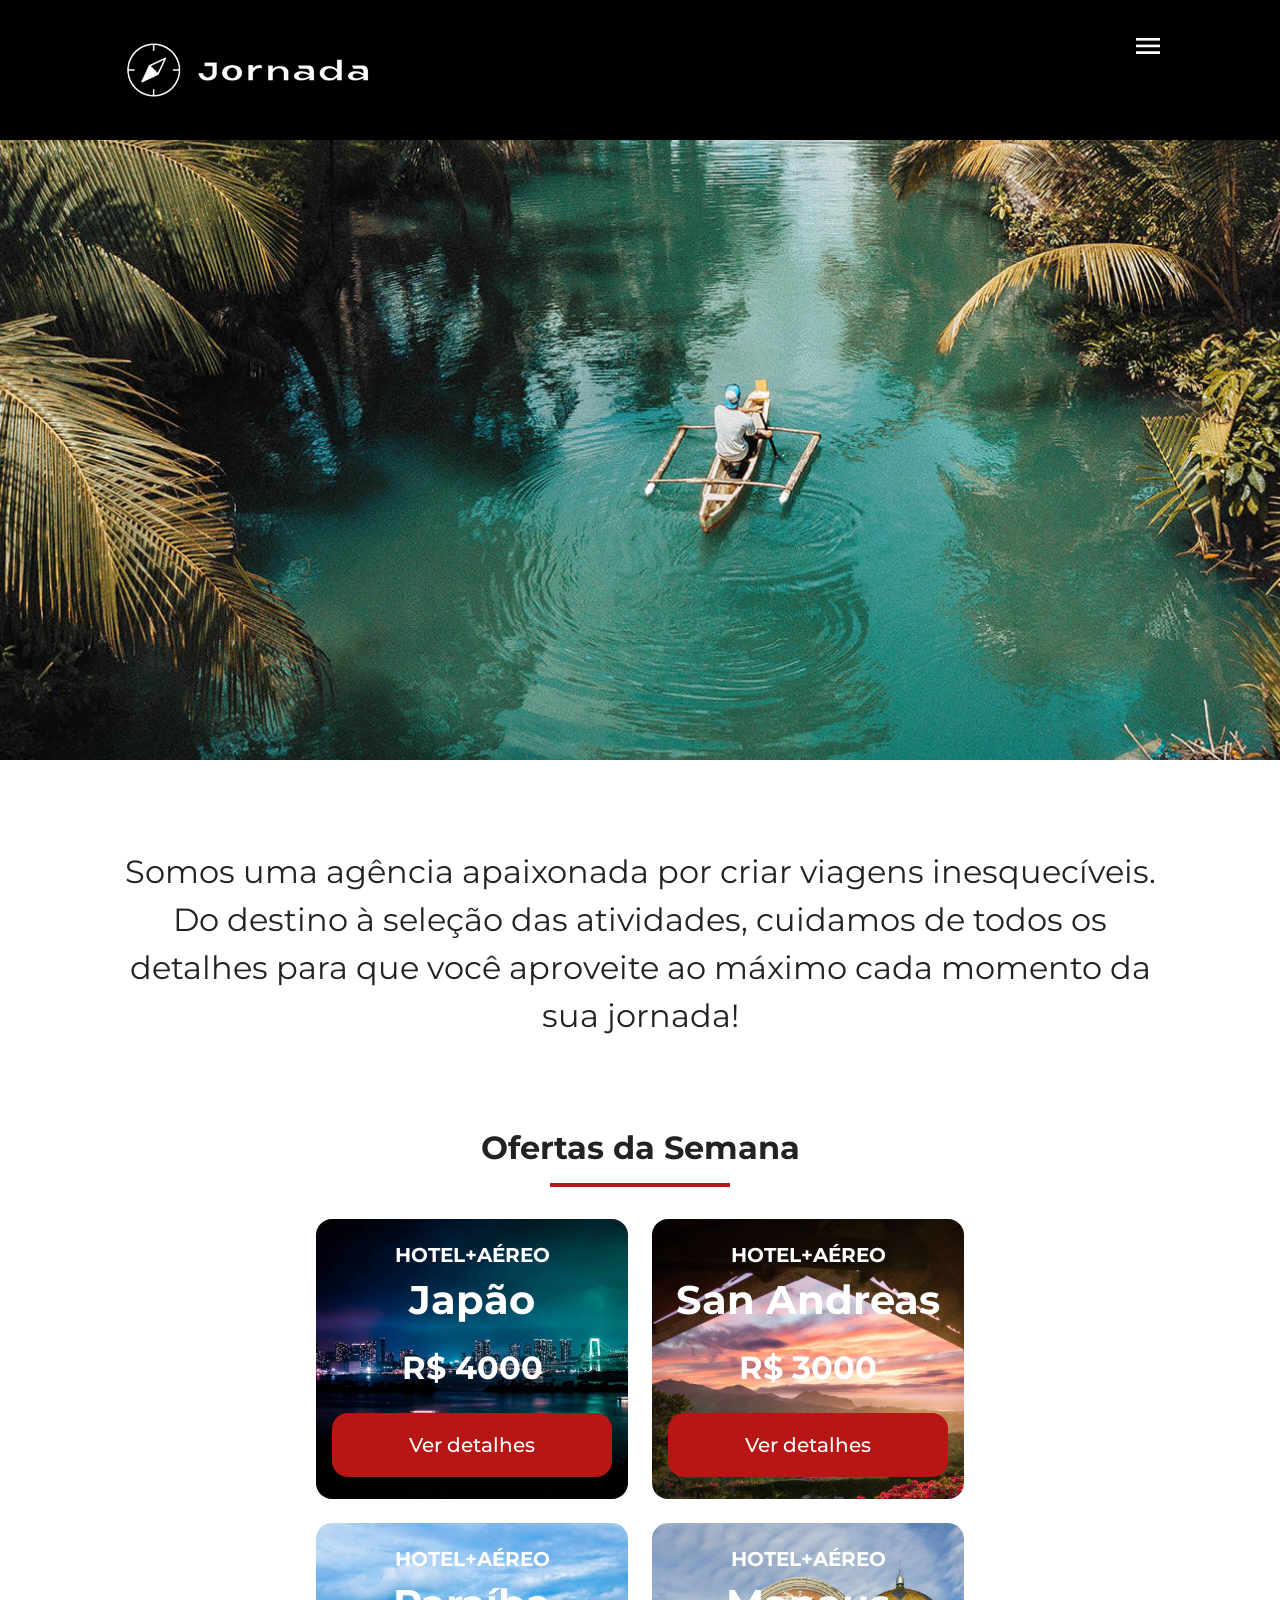
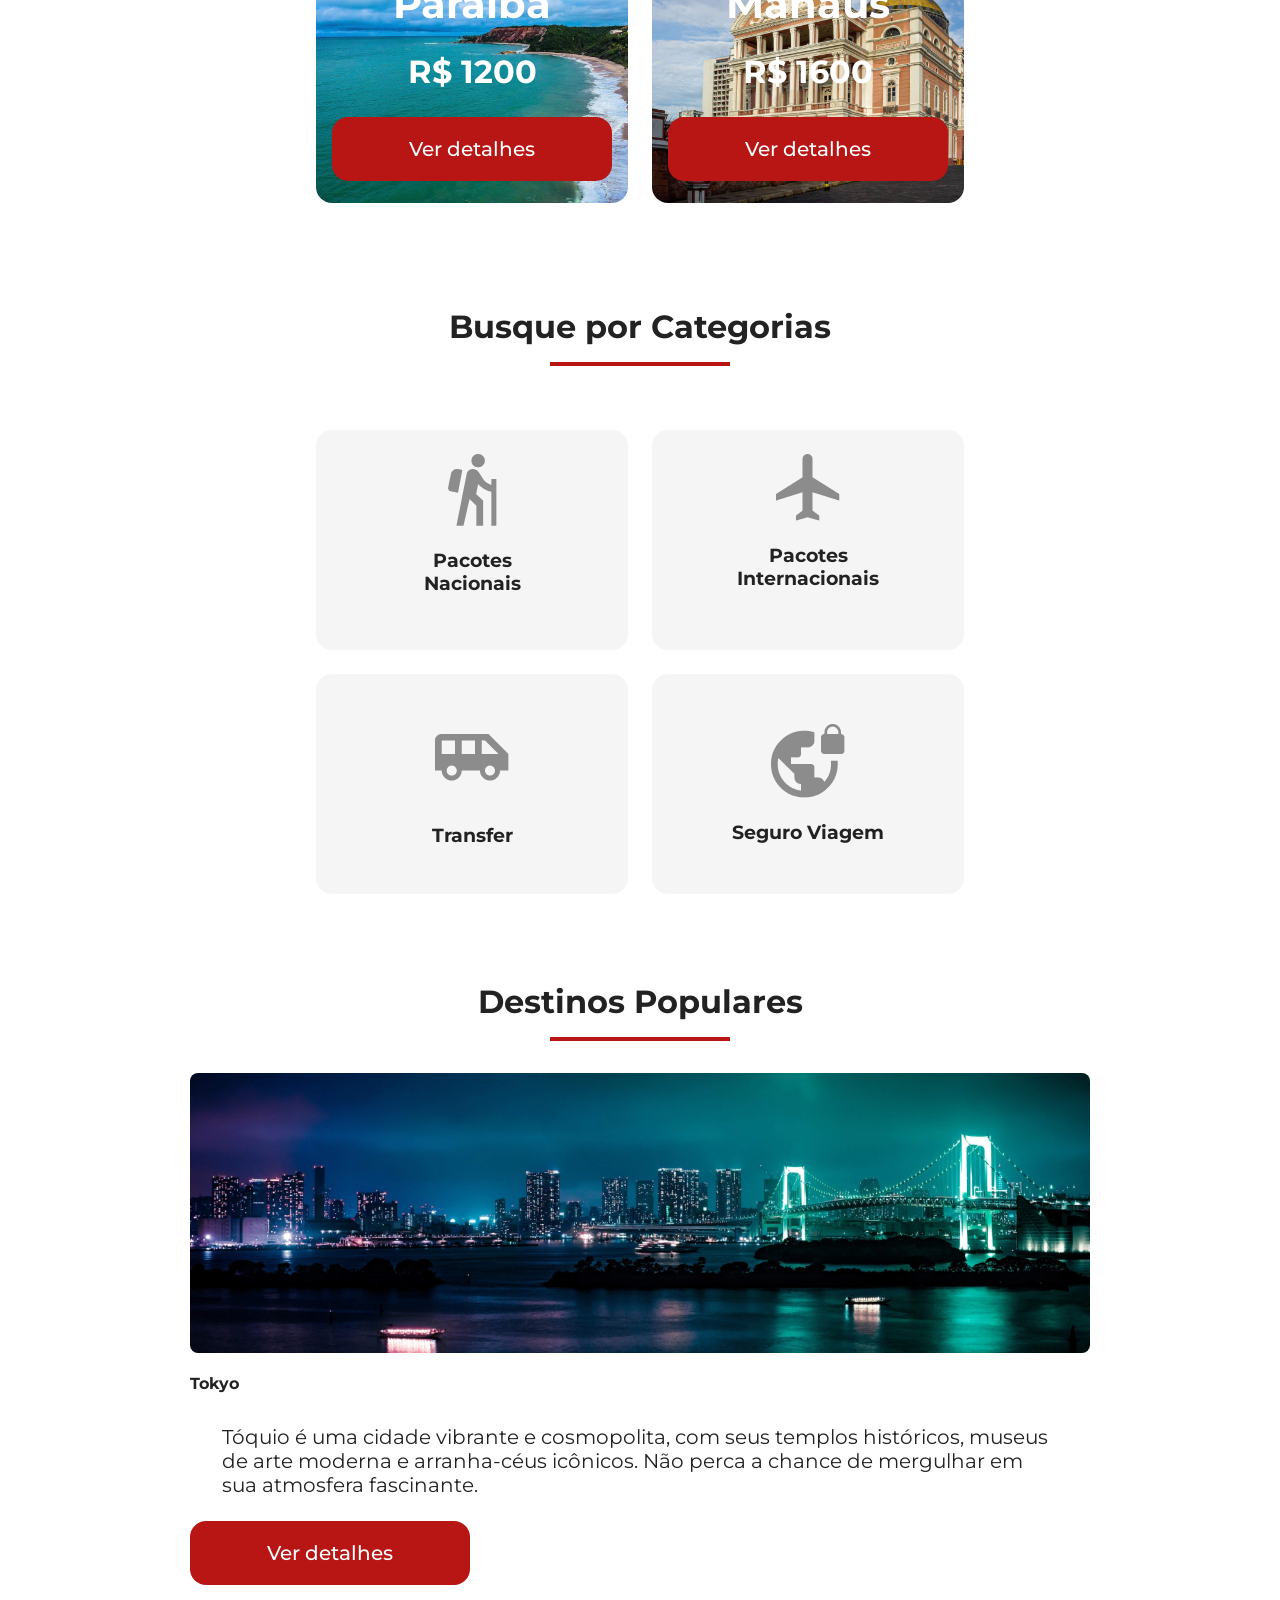
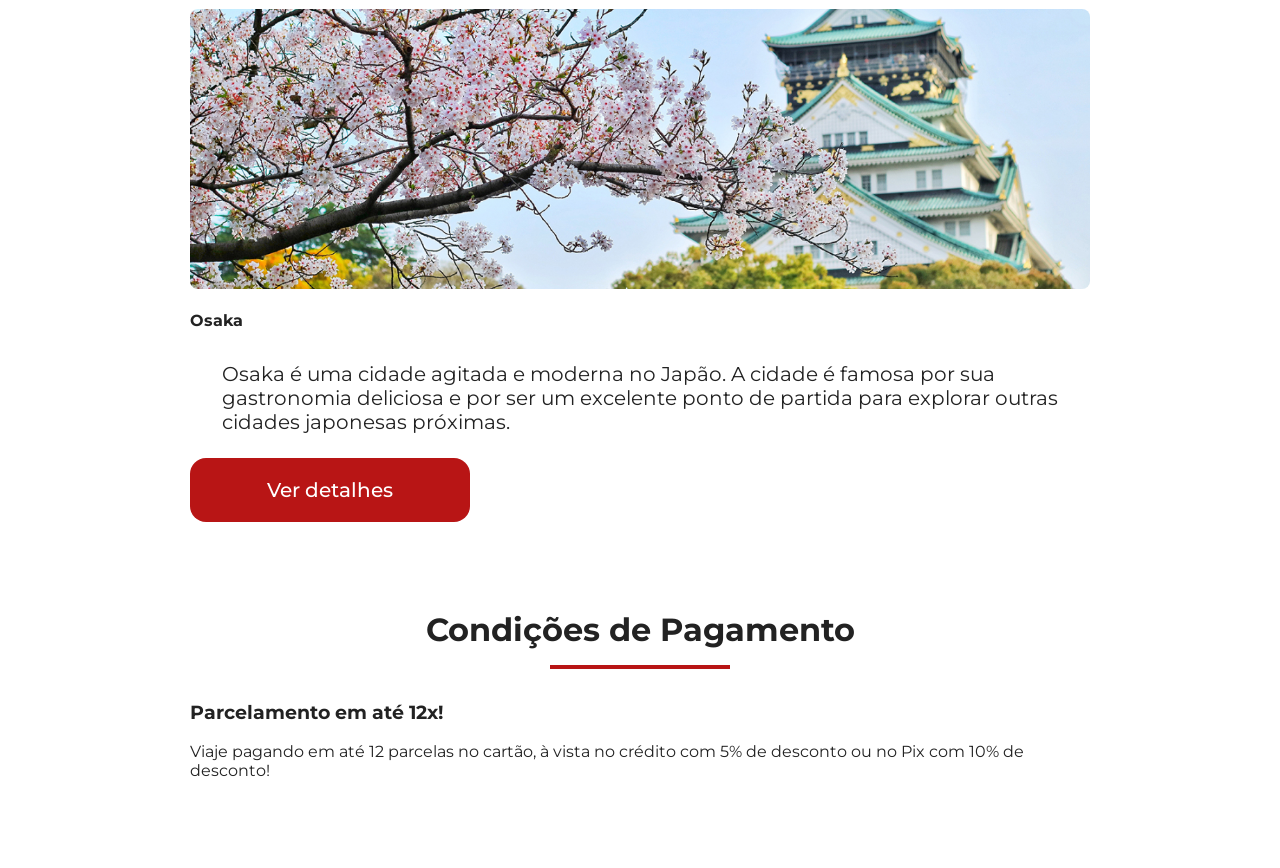
==== index.html @ 5861883c "Adiciona estrutura da sessao de pagamentos" ====
<!doctype html>
<html lang="en">
  <head>
    <meta charset="UTF-8" />
    <meta name="viewport" content="width=device-width, initial-scale=1.0" />
    <link rel="stylesheet" href="/css/style.css" />
    <title>Jordana Viagens</title>
  </head>
  <body>
    <header class="main-header">
      <a class="logo" href="index.html" title="Voltar para 'página inicial'">
        <img
          class="img-mobile"
          src="img/bussola-jornada-branca.png"
          alt="Bussola do logo Jornada Viajens na cor branca"
        />
        <img
          class="img-desktop"
          src="img/bussola-jtexto-jornada-branca.png"
          alt="Logo Jornada Viajens na cor branca"
        />
      </a>
      <div class="navigation-menu">
        <label for="menu">
          <img src="img/menu.png" alt="menu" />
        </label>
        <input type="checkbox" id="menu" hidden />
        <nav>
          <ul class="list-links">
            <li>
              <a href="blog.html" target="_blank" title="Acessar Blog">Blog</a>
            </li>
            <li>
              <a
                href="pacotes.html"
                target="_blank"
                title="Acessar Pacotes de viagens"
                >Pacotes de viagens</a
              >
            </li>
            <li>
              <a href="contrato.html" target="_blank" title="Acessar Contrato"
                >Contrato</a
              >
            </li>
          </ul>
        </nav>
      </div>
    </header>
    <section class="hero">
      <div class="hero-img"></div>
      <h2>
        Somos uma agência apaixonada por criar viagens inesquecíveis. Do destino
        à seleção das atividades, cuidamos de todos os detalhes para que você
        aproveite ao máximo cada momento da sua jornada!
      </h2>
    </section>
    <section class="offers">
      <div class="section-title">
        <h2>Ofertas da Semana</h2>
        <hr />
      </div>
      <div class="offer-cards">
        <article class="card japao">
          <header>
            <p>HOTEL+AÉREO</p>
            <h3>
              Japão <br />
              <span> R$ 4000</span>
            </h3>
          </header>
          <footer>
            <a href="#" class="button">Ver detalhes</a>
          </footer>
        </article>
        <article class="card san-andreas">
          <header>
            <p>HOTEL+AÉREO</p>
            <h3>
              San Andreas <br />
              <span> R$ 3000</span>
            </h3>
          </header>
          <footer>
            <a href="#" class="button">Ver detalhes</a>
          </footer>
        </article>
        <article class="card paraiba">
          <header>
            <p>HOTEL+AÉREO</p>
            <h3>
              Paraíba <br />
              <span> R$ 1200</span>
            </h3>
          </header>
          <footer>
            <a href="#" class="button">Ver detalhes</a>
          </footer>
        </article>
        <article class="card manaus">
          <header>
            <p>HOTEL+AÉREO</p>
            <h3>
              Manaus<br />
              <span> R$ 1600</span>
            </h3>
          </header>
          <footer>
            <a href="#" class="button">Ver detalhes</a>
          </footer>
        </article>
      </div>
    </section>
    <section class="categories">
      <div class="section-title">
        <h2>Busque por Categorias</h2>
        <hr />
      </div>
      <div class="categories-cards">
        <a
          href="#"
          class="card"
          target="_blank"
          title="Busque pela categoria de Pacotes nacionais"
        >
          <img
            src="img/icone-caminhada.png"
            alt="Icone cinza representando uma pessoa fazendo tracking"
          />
          <h3>
            Pacotes <br />
            Nacionais
          </h3>
        </a>
        <a
          href="#"
          class="card"
          target="_blank"
          title="Busque pela categoria de Pacotes Internacionais"
        >
          <img
            src="img/icone-aviao.png"
            alt="Icone cinza representando um aviao"
          />
          <h3>
            Pacotes <br />
            Internacionais
          </h3>
        </a>
        <a
          href="#"
          class="card single-line transfer"
          target="_blank"
          title="Busque pela categoria Transfer"
        >
          <img
            src="img/icone-onibus.png"
            alt="Icone cinza representando um onibus"
          />
          <h3>Transfer</h3>
        </a>
        <a
          href="#"
          class="card single-line"
          target="_blank"
          title="Busque pela categoria de Seguro de Viagem"
        >
          <img
            src="img/icone-viagem.png"
            alt="Icone cinza representando uma viagem"
          />
          <h3>Seguro Viagem</h3>
        </a>
      </div>
    </section>
    <section class="destinations">
      <div class="section-title">
        <h2>Destinos Populares</h2>
        <hr />
      </div>
      <div class="destinations-items">
        <article class="item tokyo">
          <head>
          </head><div class="img-item"></div>
          <h4>Tokyo</h4>
          </head>
          <p>Tóquio é uma cidade vibrante e cosmopolita, com seus templos históricos, museus de arte moderna e arranha-céus icônicos. Não perca a chance de mergulhar em sua atmosfera fascinante.</p>
          <footer>
            <a href="#" class="button" target="_blank" title="Veja mais detalhes do destino Tóquio">Ver detalhes</a>
          </footer>       
        </article>
        <article class="item osaka">
          <head>
          </head><div class="img-item"></div>
          <h4>Osaka</h4>
          </head>
          <p>Osaka é uma cidade agitada e moderna no Japão. A cidade é famosa por sua gastronomia deliciosa e por ser um excelente ponto de partida para explorar outras cidades japonesas próximas.</p>
          <footer>
            <a href="" class="button" target="_blank" title="Veja mais detalhes do destino Osaka">Ver detalhes</a>
          </footer>       
        </article>
      </div>
    </section>
    <section class="payments">
      <div class="section-title">
        <h2>Condições de Pagamento</h2>
        <hr />
      </div>
      <div class="text-content">
        <h3>Parcelamento em até 12x!</h3>
        <p>Viaje pagando em até 12 parcelas no cartão,
          à vista no crédito com 5% de desconto ou no Pix com 10% de desconto!
        </p>
      </div>
      <div class="image-content">
        <div class="image bag"></div>
        <div class="image passport"></div>
        <div class="image people"></div>
      </div>
        </article>
      </div>
    </section>
  </body>
</html>
---- css/style.css ----
@import url("global.css");
@import url("header.css");
@import url("hero.css");
@import url("offers.css");   
@import url("categories.css");
@import url("destinations.css");
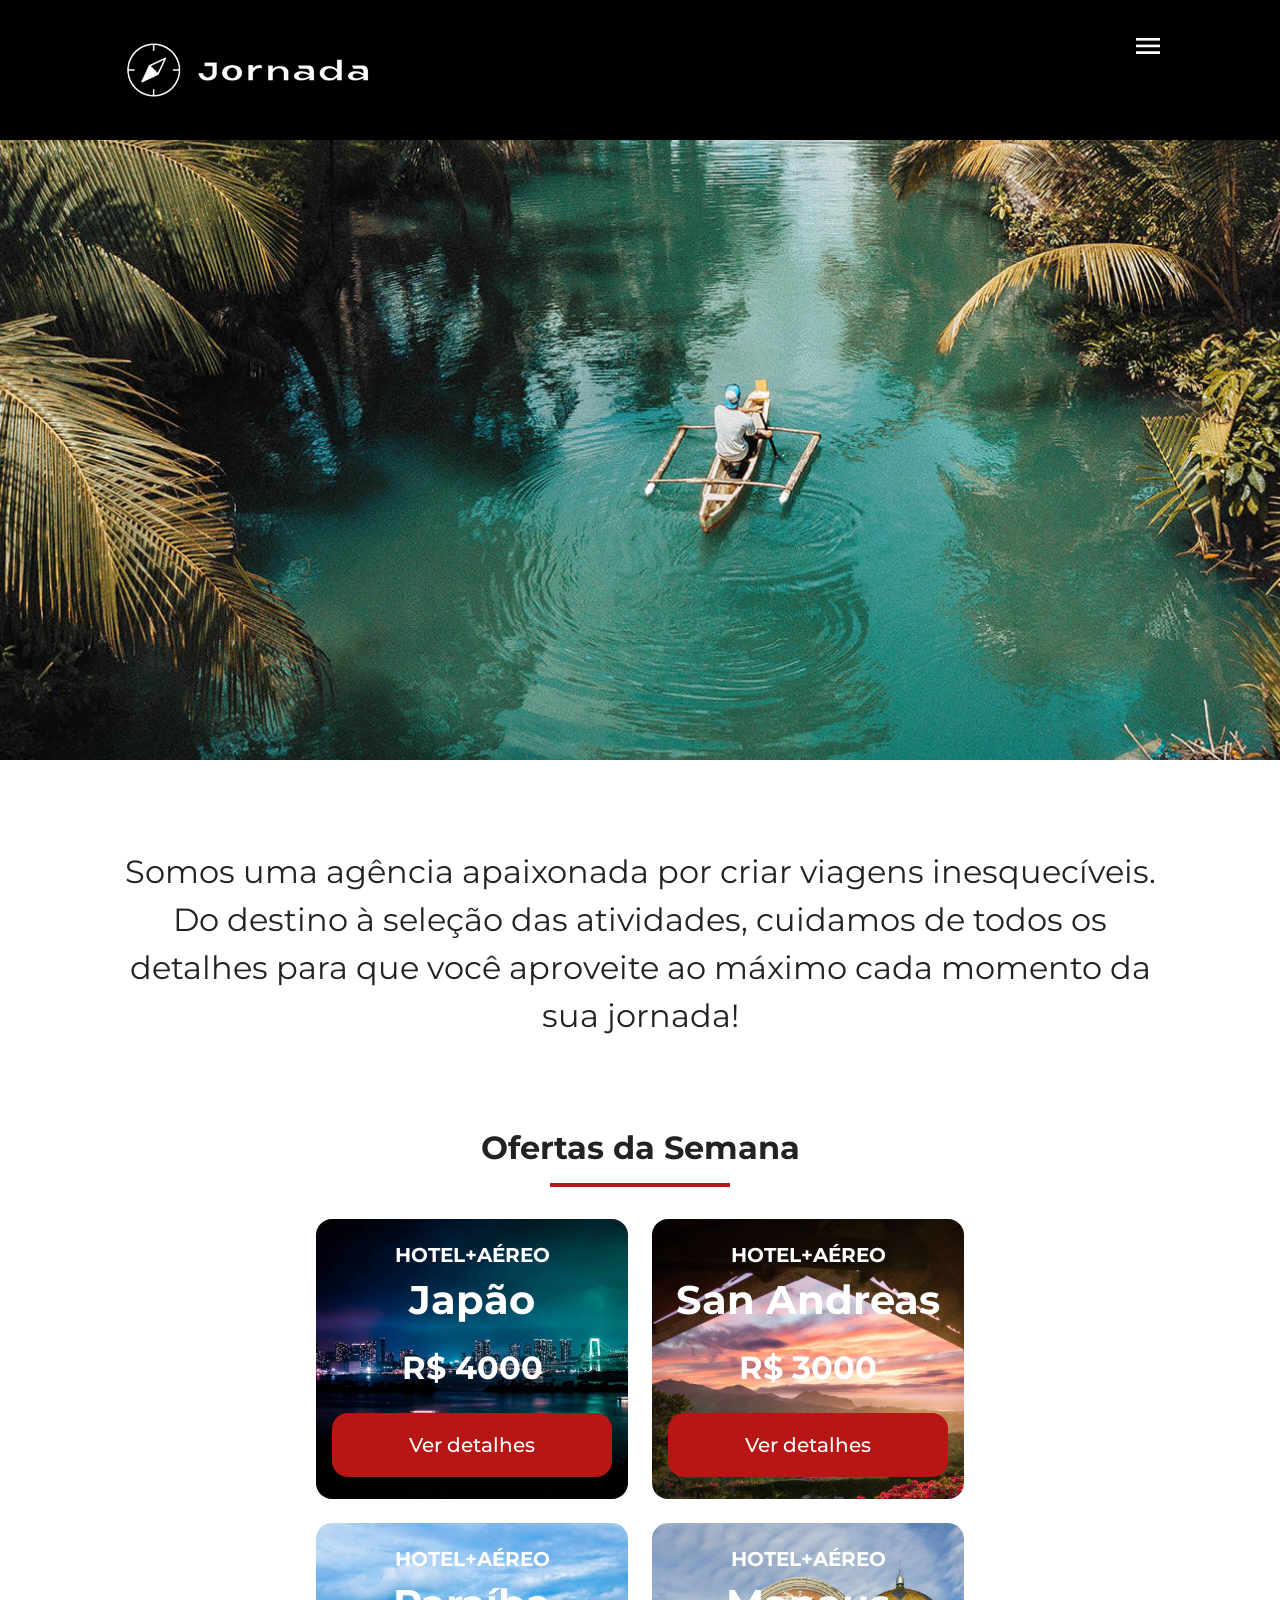
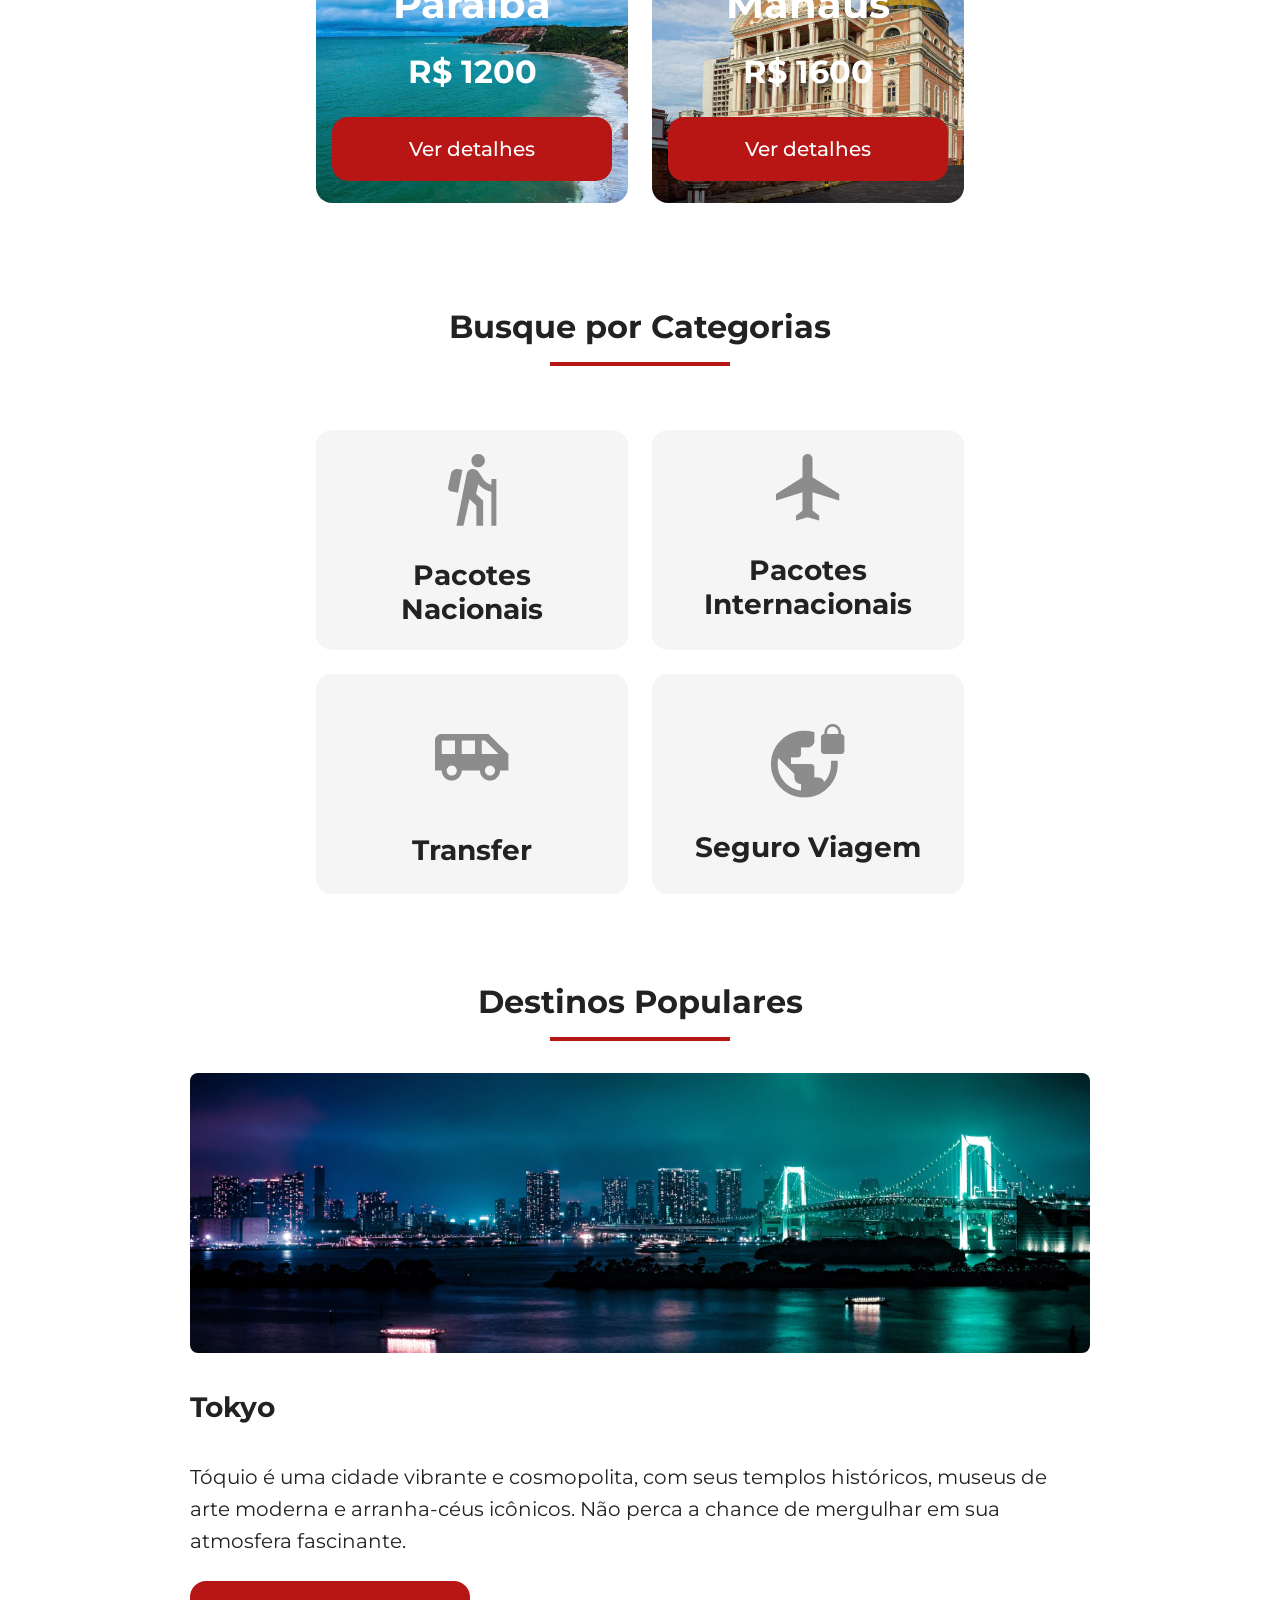
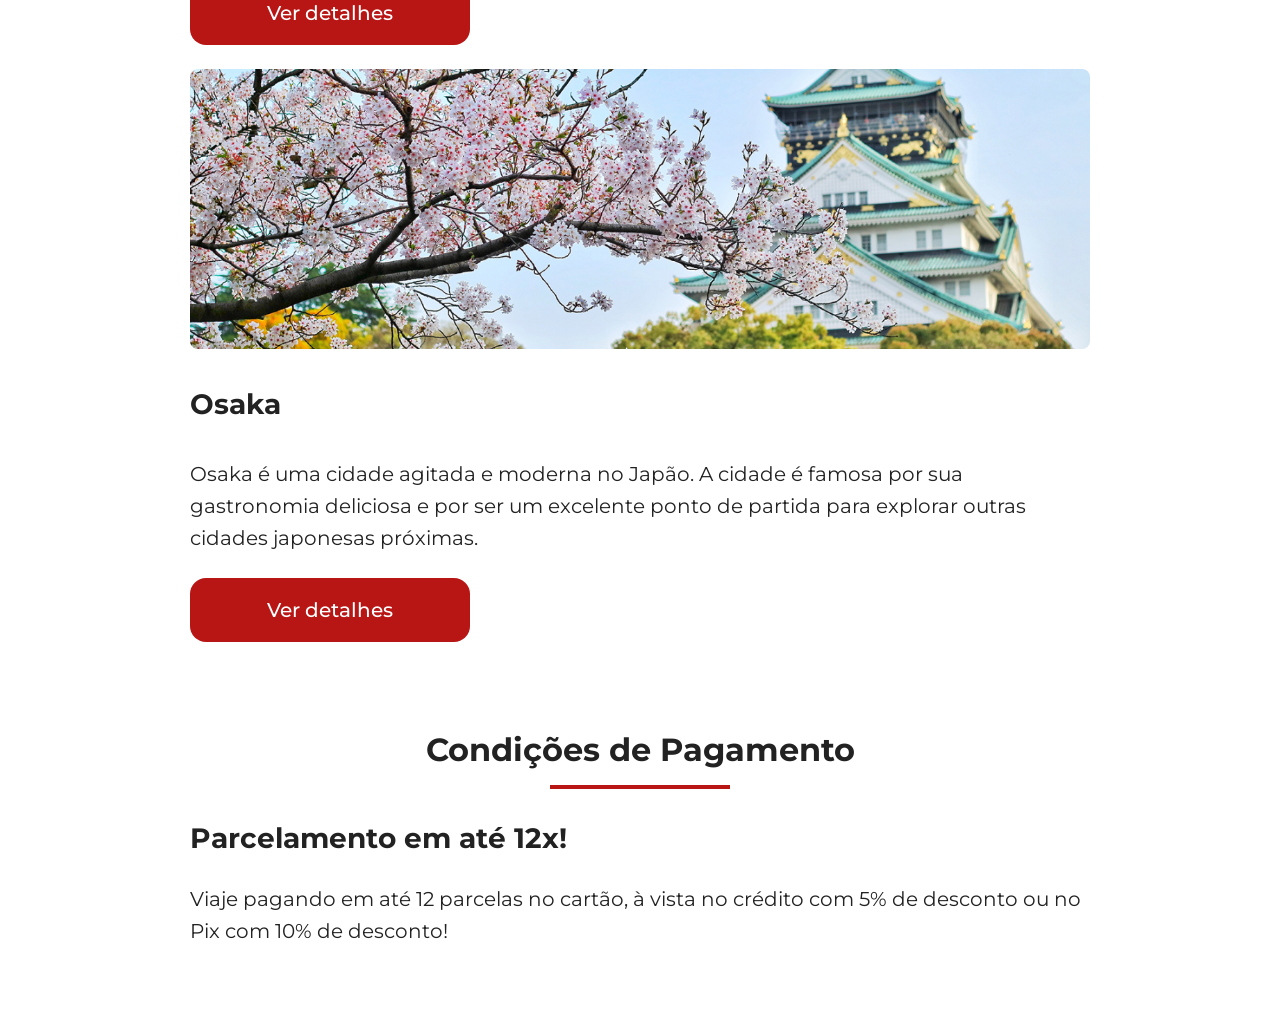
==== commit d910a896: "Reutiliza estilos de textos" ====
--- a/index.html
+++ b/index.html
@@ -127,7 +127,7 @@
             src="img/icone-caminhada.png"
             alt="Icone cinza representando uma pessoa fazendo tracking"
           />
-          <h3>
+          <h3 class="content-title">
             Pacotes <br />
             Nacionais
           </h3>
@@ -142,7 +142,7 @@
             src="img/icone-aviao.png"
             alt="Icone cinza representando um aviao"
           />
-          <h3>
+          <h3 class="content-title">
             Pacotes <br />
             Internacionais
           </h3>
@@ -157,7 +157,7 @@
             src="img/icone-onibus.png"
             alt="Icone cinza representando um onibus"
           />
-          <h3>Transfer</h3>
+          <h3 class="content-title">Transfer</h3>
         </a>
         <a
           href="#"
@@ -169,7 +169,7 @@
             src="img/icone-viagem.png"
             alt="Icone cinza representando uma viagem"
           />
-          <h3>Seguro Viagem</h3>
+          <h3 class="content-title">Seguro Viagem</h3>
         </a>
       </div>
     </section>
@@ -182,9 +182,9 @@
         <article class="item tokyo">
           <head>
           </head><div class="img-item"></div>
-          <h4>Tokyo</h4>
+          <h4 class="content-title">Tokyo</h4>
           </head>
-          <p>Tóquio é uma cidade vibrante e cosmopolita, com seus templos históricos, museus de arte moderna e arranha-céus icônicos. Não perca a chance de mergulhar em sua atmosfera fascinante.</p>
+          <p class="content-text">Tóquio é uma cidade vibrante e cosmopolita, com seus templos históricos, museus de arte moderna e arranha-céus icônicos. Não perca a chance de mergulhar em sua atmosfera fascinante.</p>
           <footer>
             <a href="#" class="button" target="_blank" title="Veja mais detalhes do destino Tóquio">Ver detalhes</a>
           </footer>       
@@ -192,9 +192,9 @@
         <article class="item osaka">
           <head>
           </head><div class="img-item"></div>
-          <h4>Osaka</h4>
+          <h4 class="content-title">Osaka</h4>
           </head>
-          <p>Osaka é uma cidade agitada e moderna no Japão. A cidade é famosa por sua gastronomia deliciosa e por ser um excelente ponto de partida para explorar outras cidades japonesas próximas.</p>
+          <p class="content-text">Osaka é uma cidade agitada e moderna no Japão. A cidade é famosa por sua gastronomia deliciosa e por ser um excelente ponto de partida para explorar outras cidades japonesas próximas.</p>
           <footer>
             <a href="" class="button" target="_blank" title="Veja mais detalhes do destino Osaka">Ver detalhes</a>
           </footer>       
@@ -207,8 +207,8 @@
         <hr />
       </div>
       <div class="text-content">
-        <h3>Parcelamento em até 12x!</h3>
-        <p>Viaje pagando em até 12 parcelas no cartão,
+        <h3 class="content-title">Parcelamento em até 12x!</h3>
+        <p class="content-text">Viaje pagando em até 12 parcelas no cartão,
           à vista no crédito com 5% de desconto ou no Pix com 10% de desconto!
         </p>
       </div>
--- a/css/style.css
+++ b/css/style.css
@@ -3,4 +3,5 @@
 @import url("hero.css");
 @import url("offers.css");   
 @import url("categories.css");
-@import url("destinations.css");+@import url("destinations.css");
+@import url("payments.css");
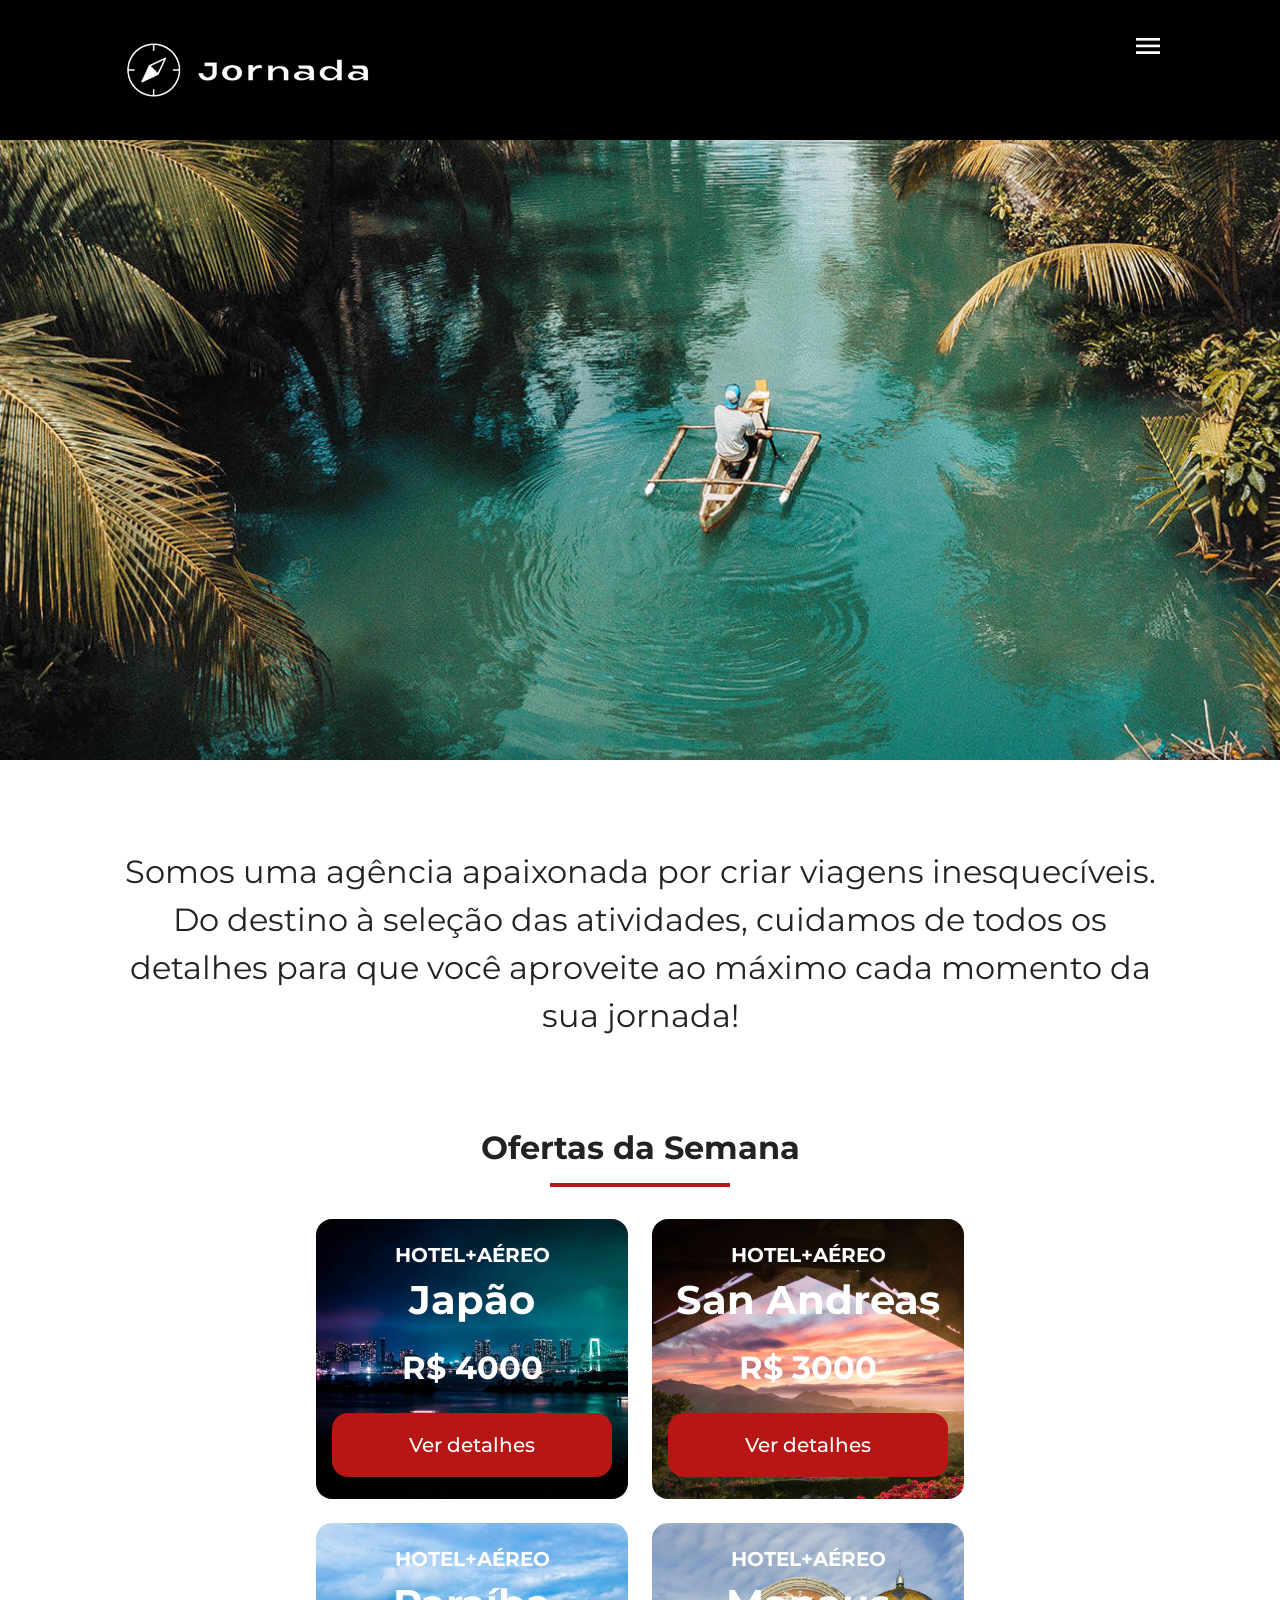
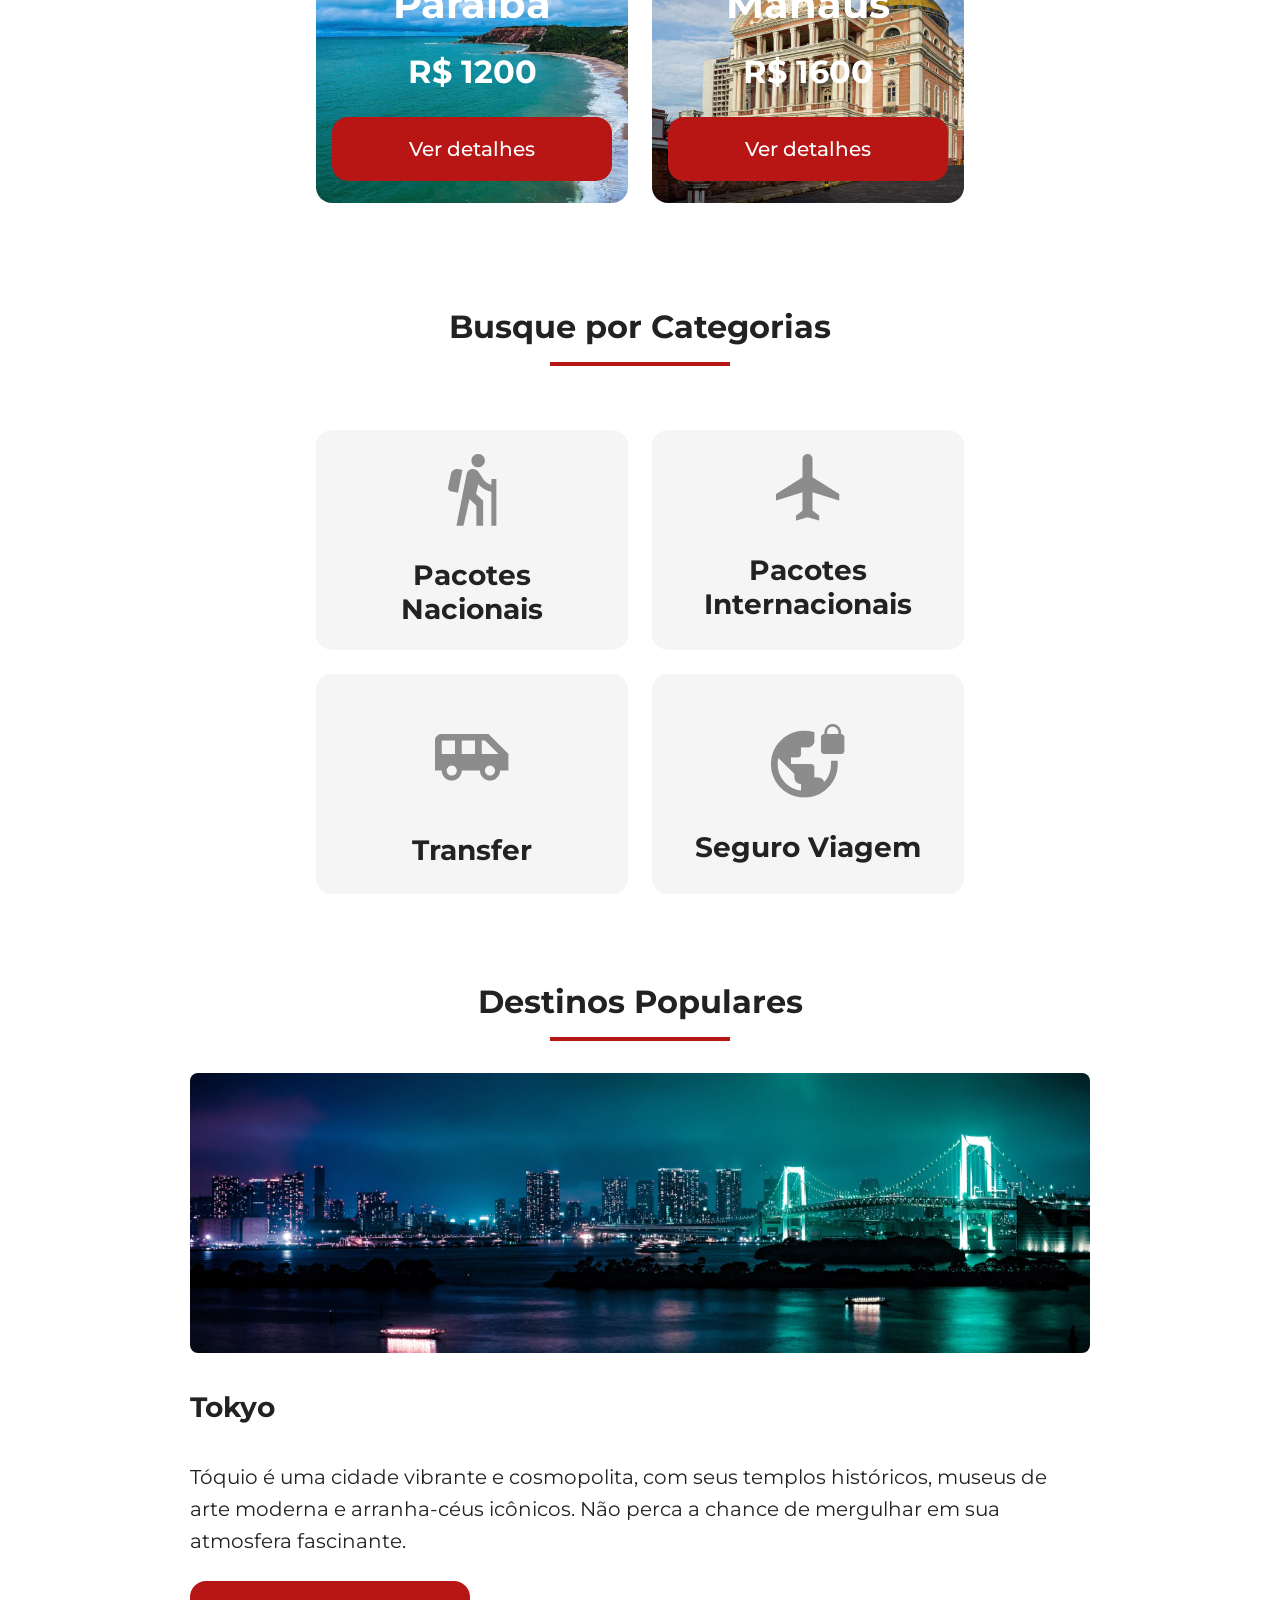
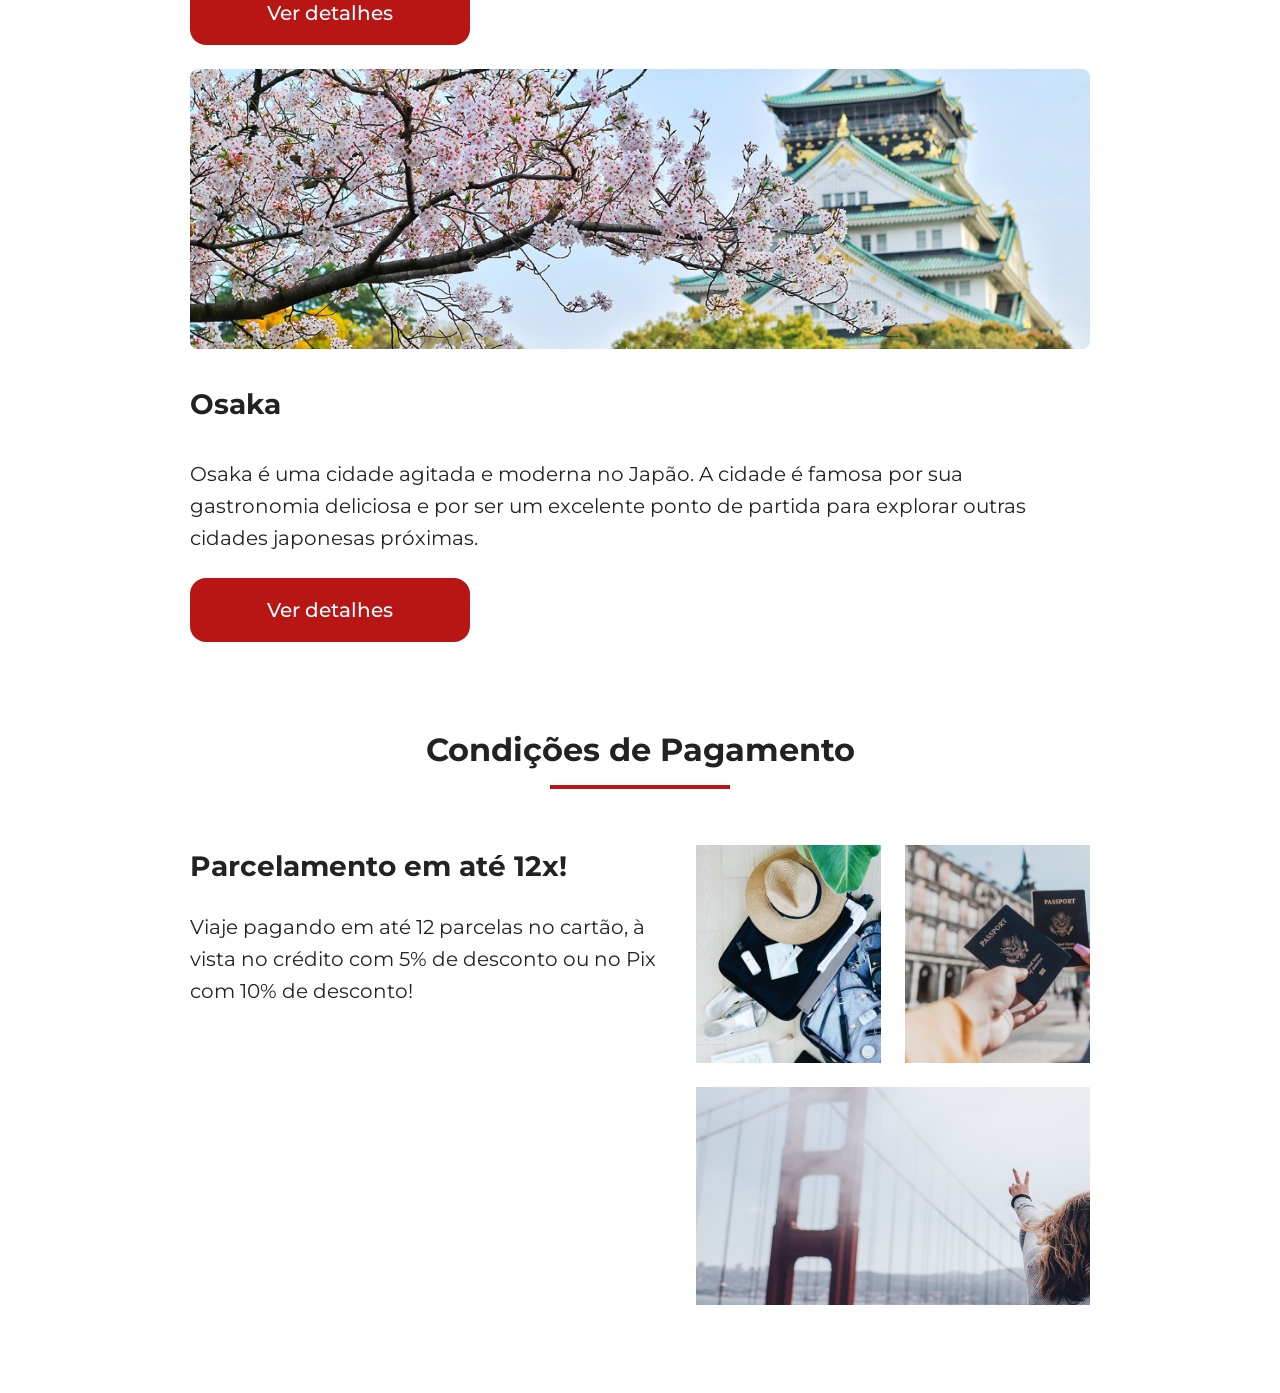
==== commit 86bc0add: "Adiciona galeria de imagens para mobile e tablet" ====
--- a/index.html
+++ b/index.html
@@ -206,18 +206,20 @@
         <h2>Condições de Pagamento</h2>
         <hr />
       </div>
-      <div class="text-content">
-        <h3 class="content-title">Parcelamento em até 12x!</h3>
-        <p class="content-text">Viaje pagando em até 12 parcelas no cartão,
-          à vista no crédito com 5% de desconto ou no Pix com 10% de desconto!
-        </p>
-      </div>
-      <div class="image-content">
-        <div class="image bag"></div>
-        <div class="image passport"></div>
-        <div class="image people"></div>
-      </div>
-        </article>
+      <div class="content-container">
+        <div class="text-content">
+          <h3 class="content-title">Parcelamento em até 12x!</h3>
+          <p class="content-text">Viaje pagando em até 12 parcelas no cartão,
+            à vista no crédito com 5% de desconto ou no Pix com 10% de desconto!
+          </p>
+        </div>
+        <div class="image-gallery">
+          <div class="image first"></div>
+          <div class="image second"></div>
+          <div class="image thirdy colspan-2"></div>
+        </div>
+          </article>
+        </div>
       </div>
     </section>
   </body>
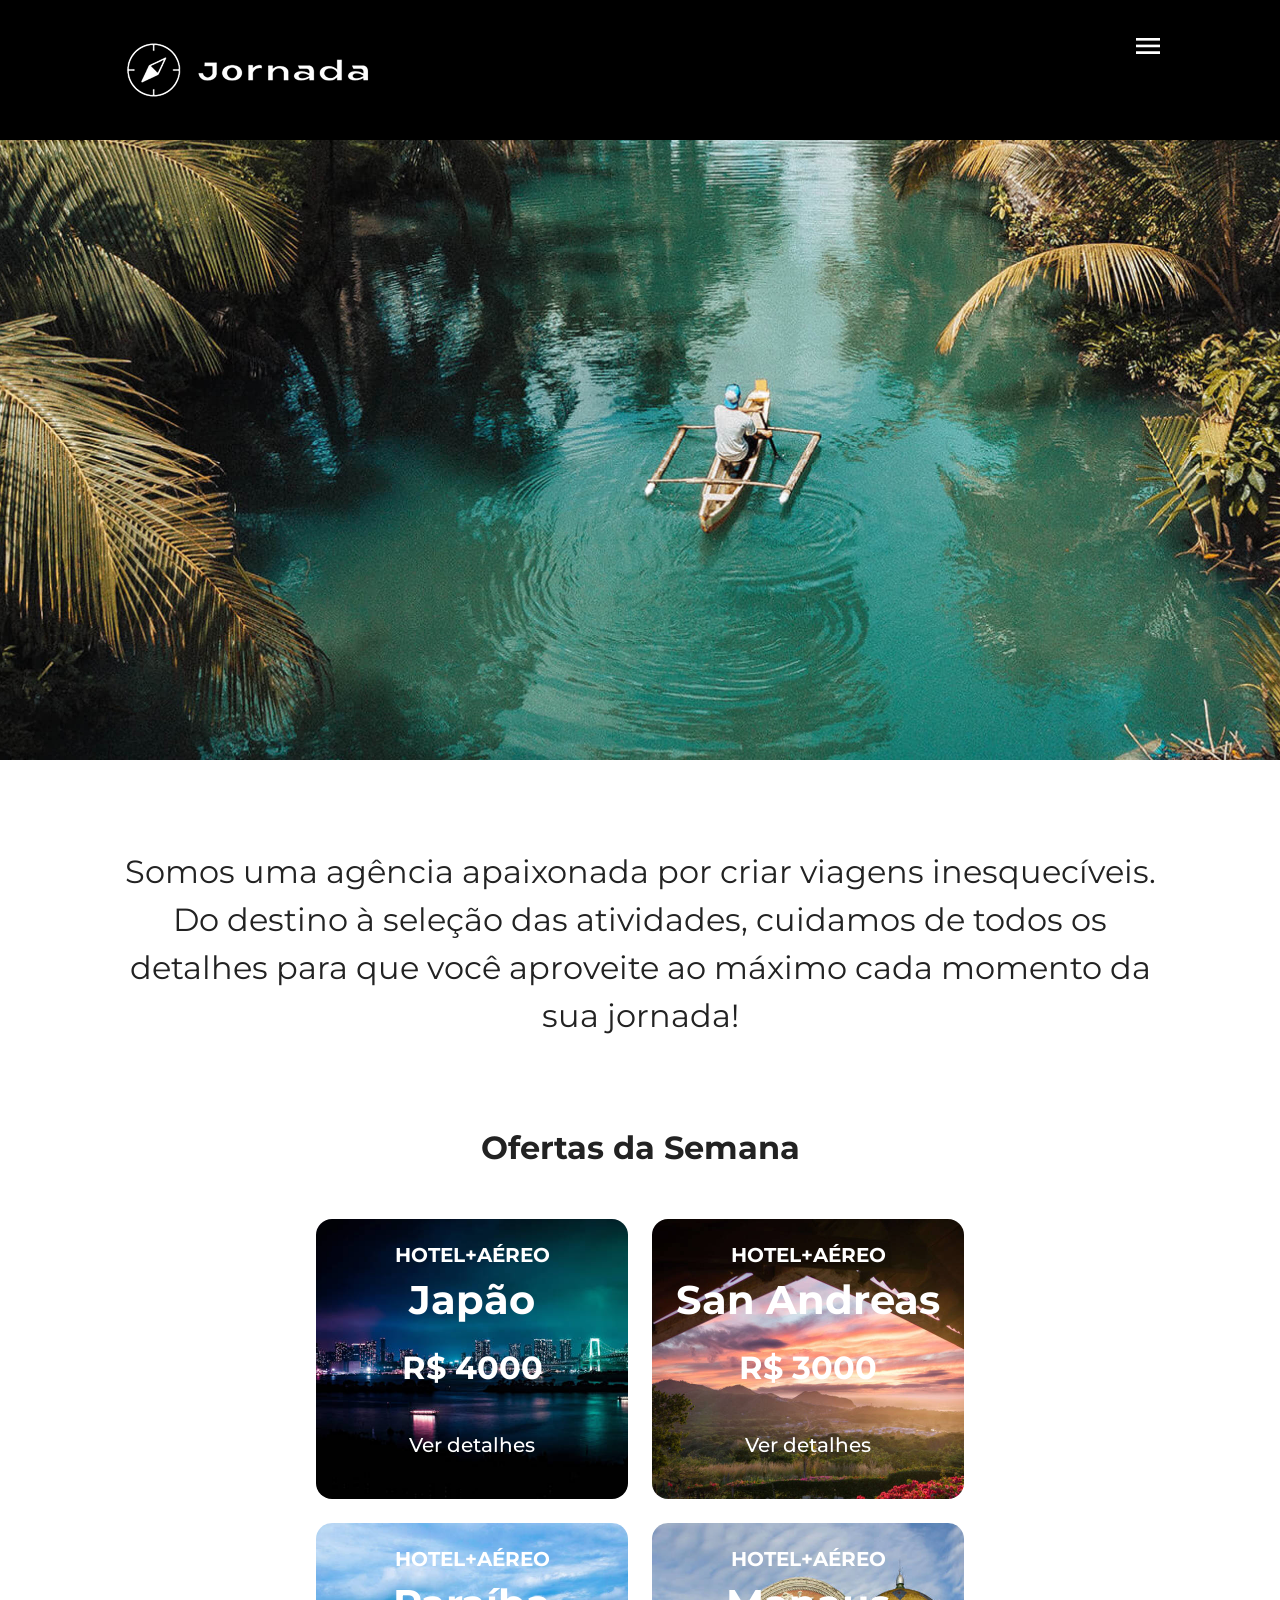
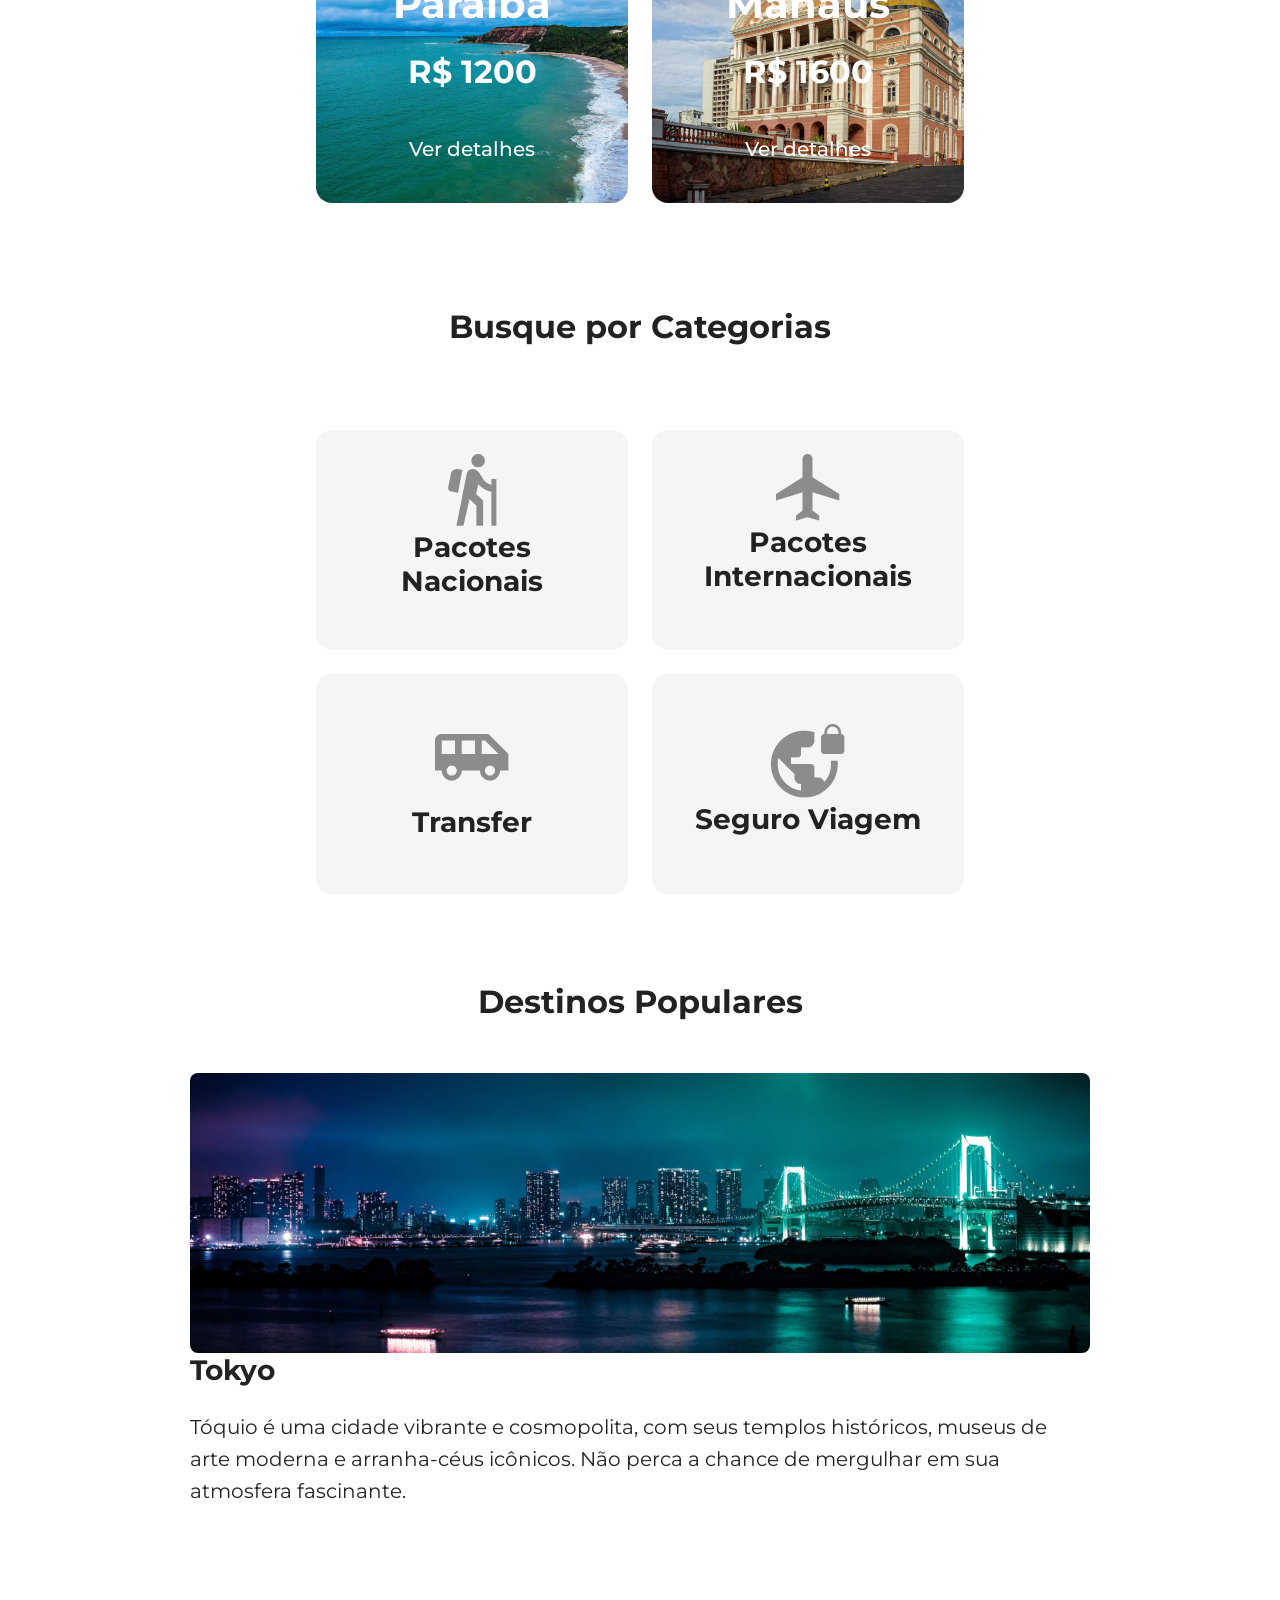
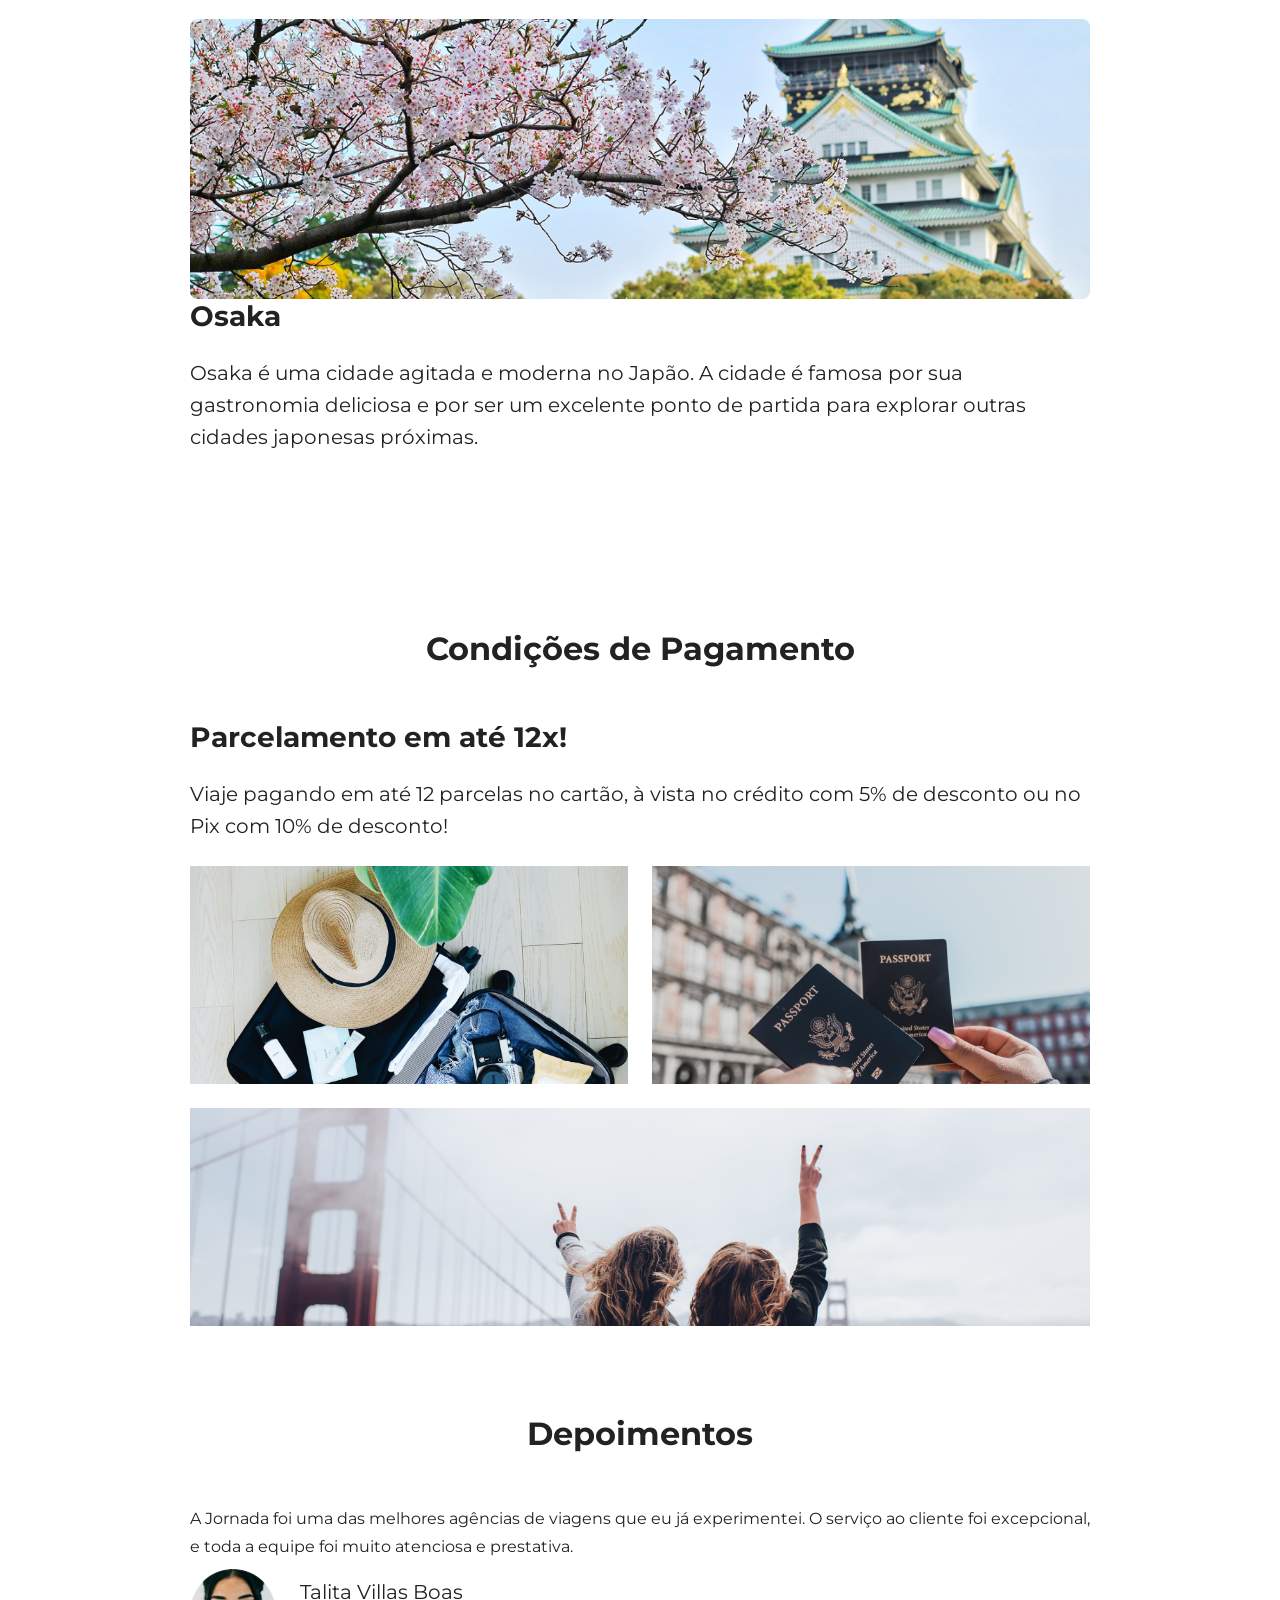
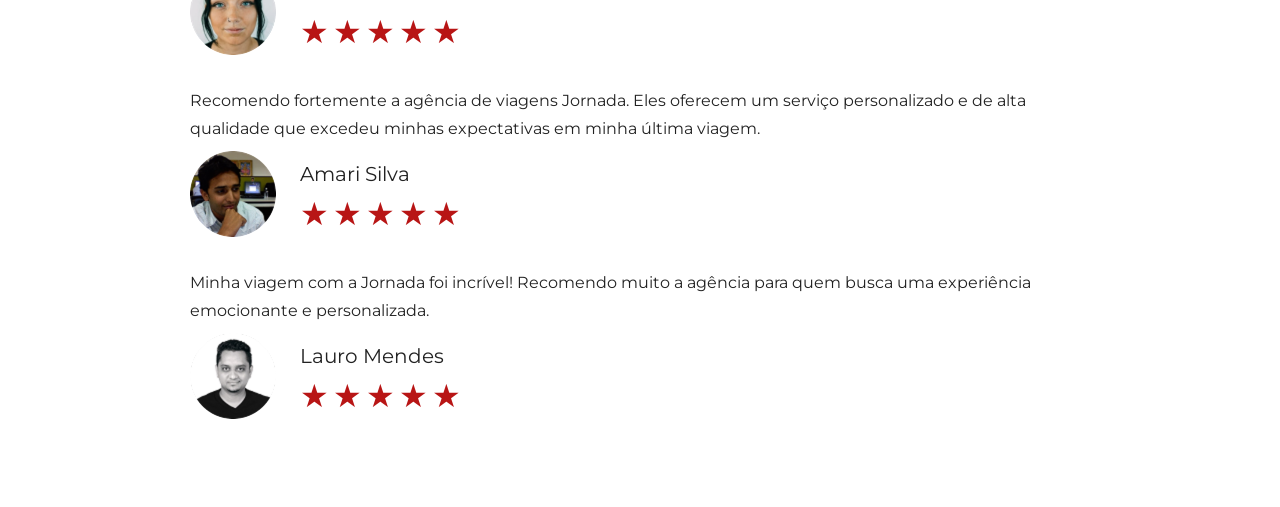
==== commit 288ea84e: "Finaliza estilos do mobile" ====
--- a/index.html
+++ b/index.html
@@ -222,5 +222,70 @@
         </div>
       </div>
     </section>
+    <section class="testimonial">
+      <div class="section-title">
+        <h2>Depoimentos</h2>
+        <hr />
+      </div>
+      <div class="testimonial-container">
+        <article>
+          <header>
+            <p>A Jornada foi uma das melhores agências de viagens que eu já experimentei. O serviço ao cliente
+               foi excepcional, e toda a equipe foi muito atenciosa e prestativa.</p>
+          </header>
+          <footer>
+            <img src="img/avatar-talita.png" alt="imagem de perfil da cliente Talita Villas Boas." />
+            <div class="profile-content">
+              <h4>Talita Villas Boas</h4>
+              <div class="rating">
+                <span class="star">★</span>
+                <span class="star">★</span>
+                <span class="star">★</span>
+                <span class="star">★</span>
+                <span class="star">★</span>
+              </div>
+            </div>
+          </footer>
+        </article>
+        <article>
+            <header>
+            <p>Recomendo fortemente a agência de viagens Jornada. Eles oferecem um serviço personalizado e de alta 
+              qualidade que excedeu minhas expectativas em minha última viagem.</p>
+          </header>
+          <footer>
+            <img src="img/avatar-amari.png" alt="imagem de perfil da cliente Amari Silva." />
+            <div class="profile-content">
+              <h4>Amari Silva</h4>
+              <div class="rating">
+                <span class="star">★</span>
+                <span class="star">★</span>
+                <span class="star">★</span>
+                <span class="star">★</span>
+                <span class="star">★</span>
+              </div>
+            </div>
+          </footer>
+        </article>
+        <article>
+          <header>
+            <p>Minha viagem com a Jornada foi incrível! Recomendo muito a agência para quem busca uma 
+              experiência emocionante e personalizada.</p>
+          </header>
+          <footer>
+            <img src="img/avatar-lauro.png" alt="imagem de perfil da cliente Lauro Mendes." />
+            <div class="profile-content">
+              <h4>Lauro Mendes</h4>
+              <div class="rating">
+                <span class="star">★</span>
+                <span class="star">★</span>
+                <span class="star">★</span>
+                <span class="star">★</span>
+                <span class="star">★</span>
+              </div>
+            </div>
+          </footer>
+        </article>
+      </div>
+    </section>
   </body>
 </html>
--- a/css/style.css
+++ b/css/style.css
@@ -4,4 +4,5 @@
 @import url("offers.css");   
 @import url("categories.css");
 @import url("destinations.css");
-@import url("payments.css");+@import url("payments.css");
+@import url("testimonial.css");
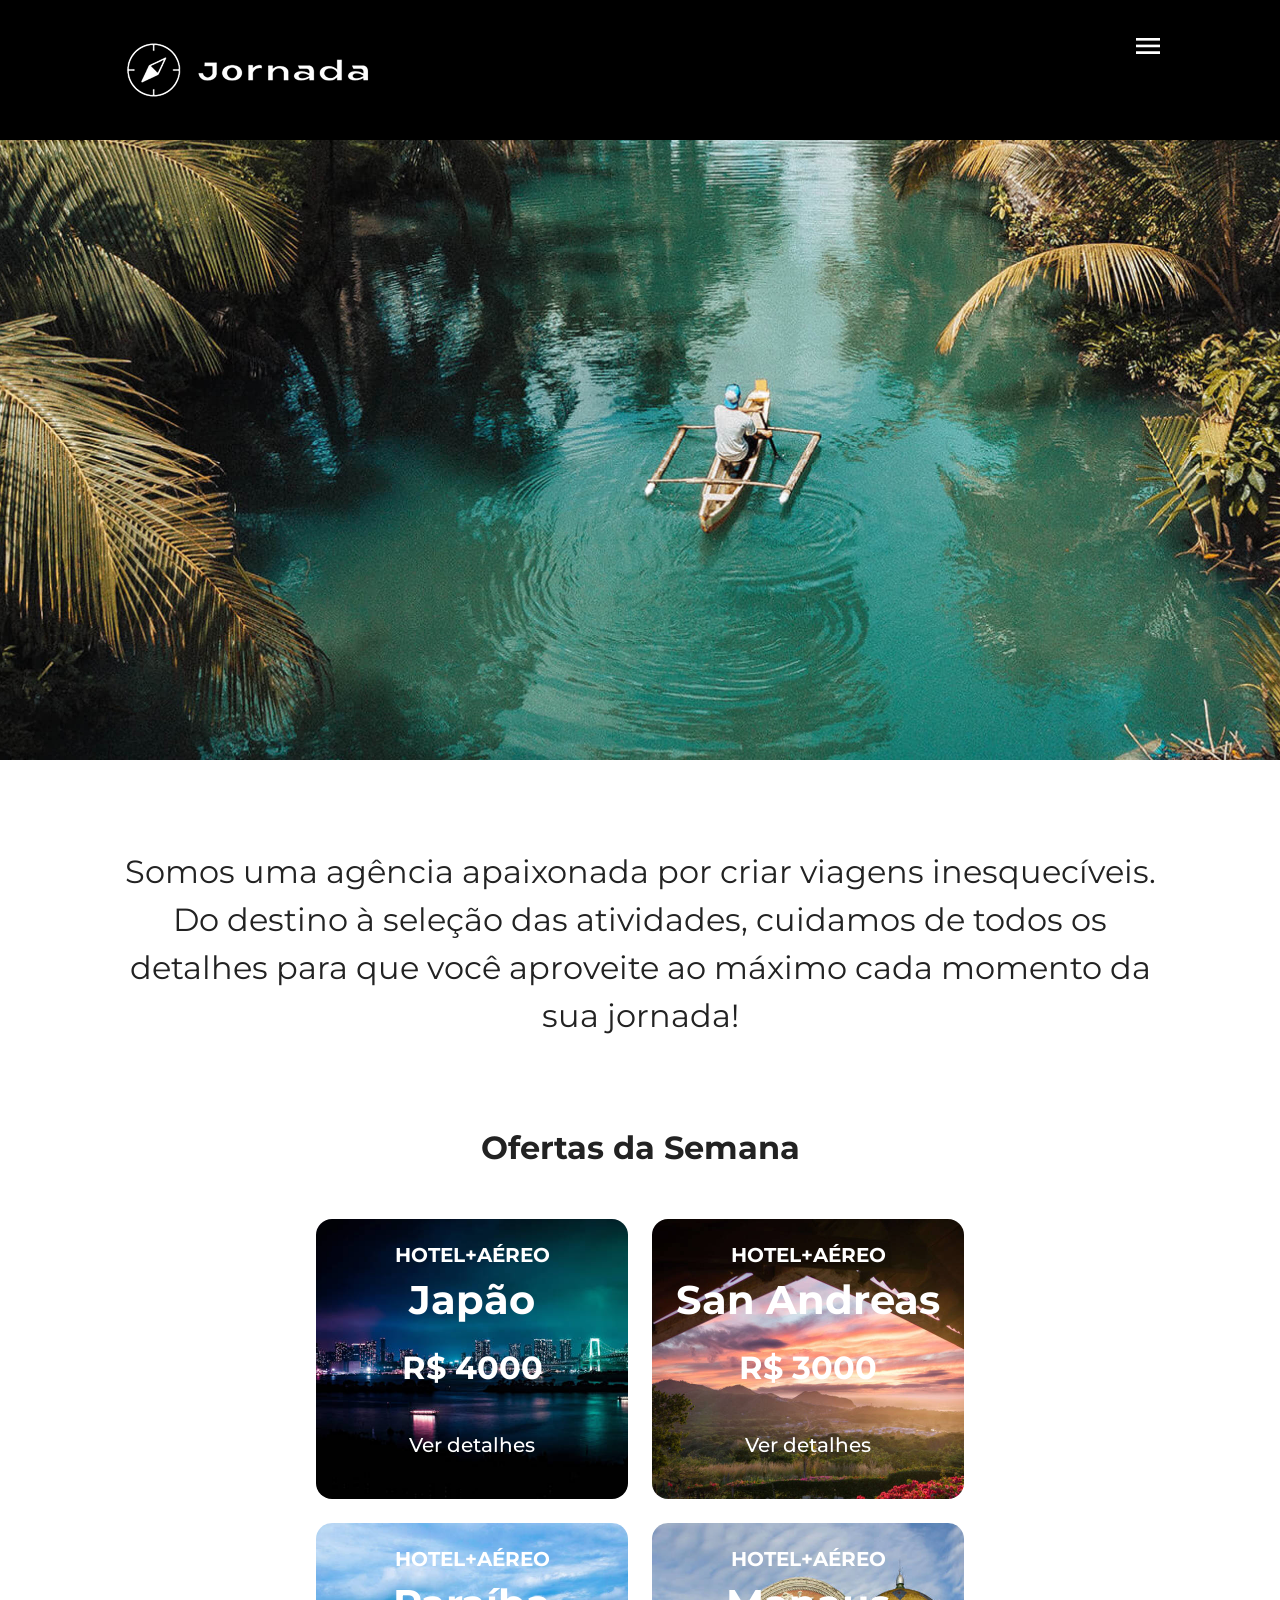
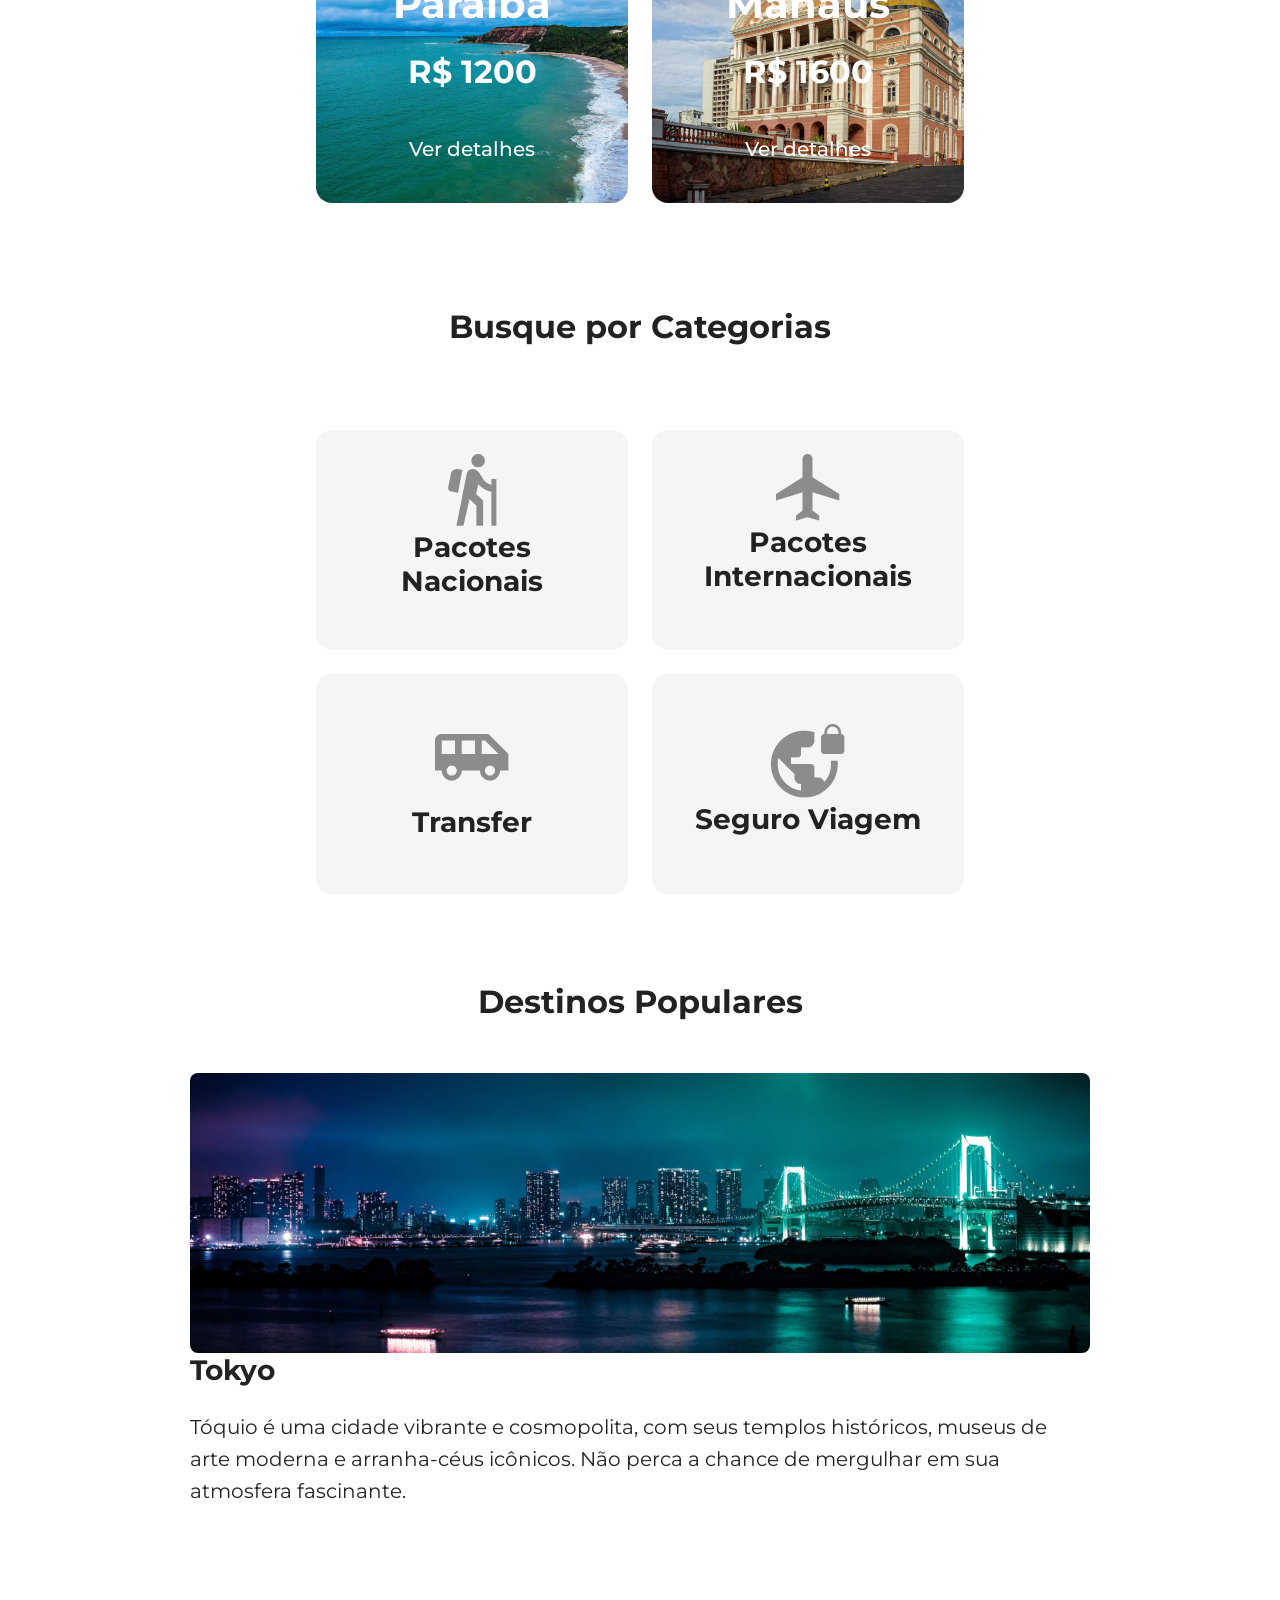
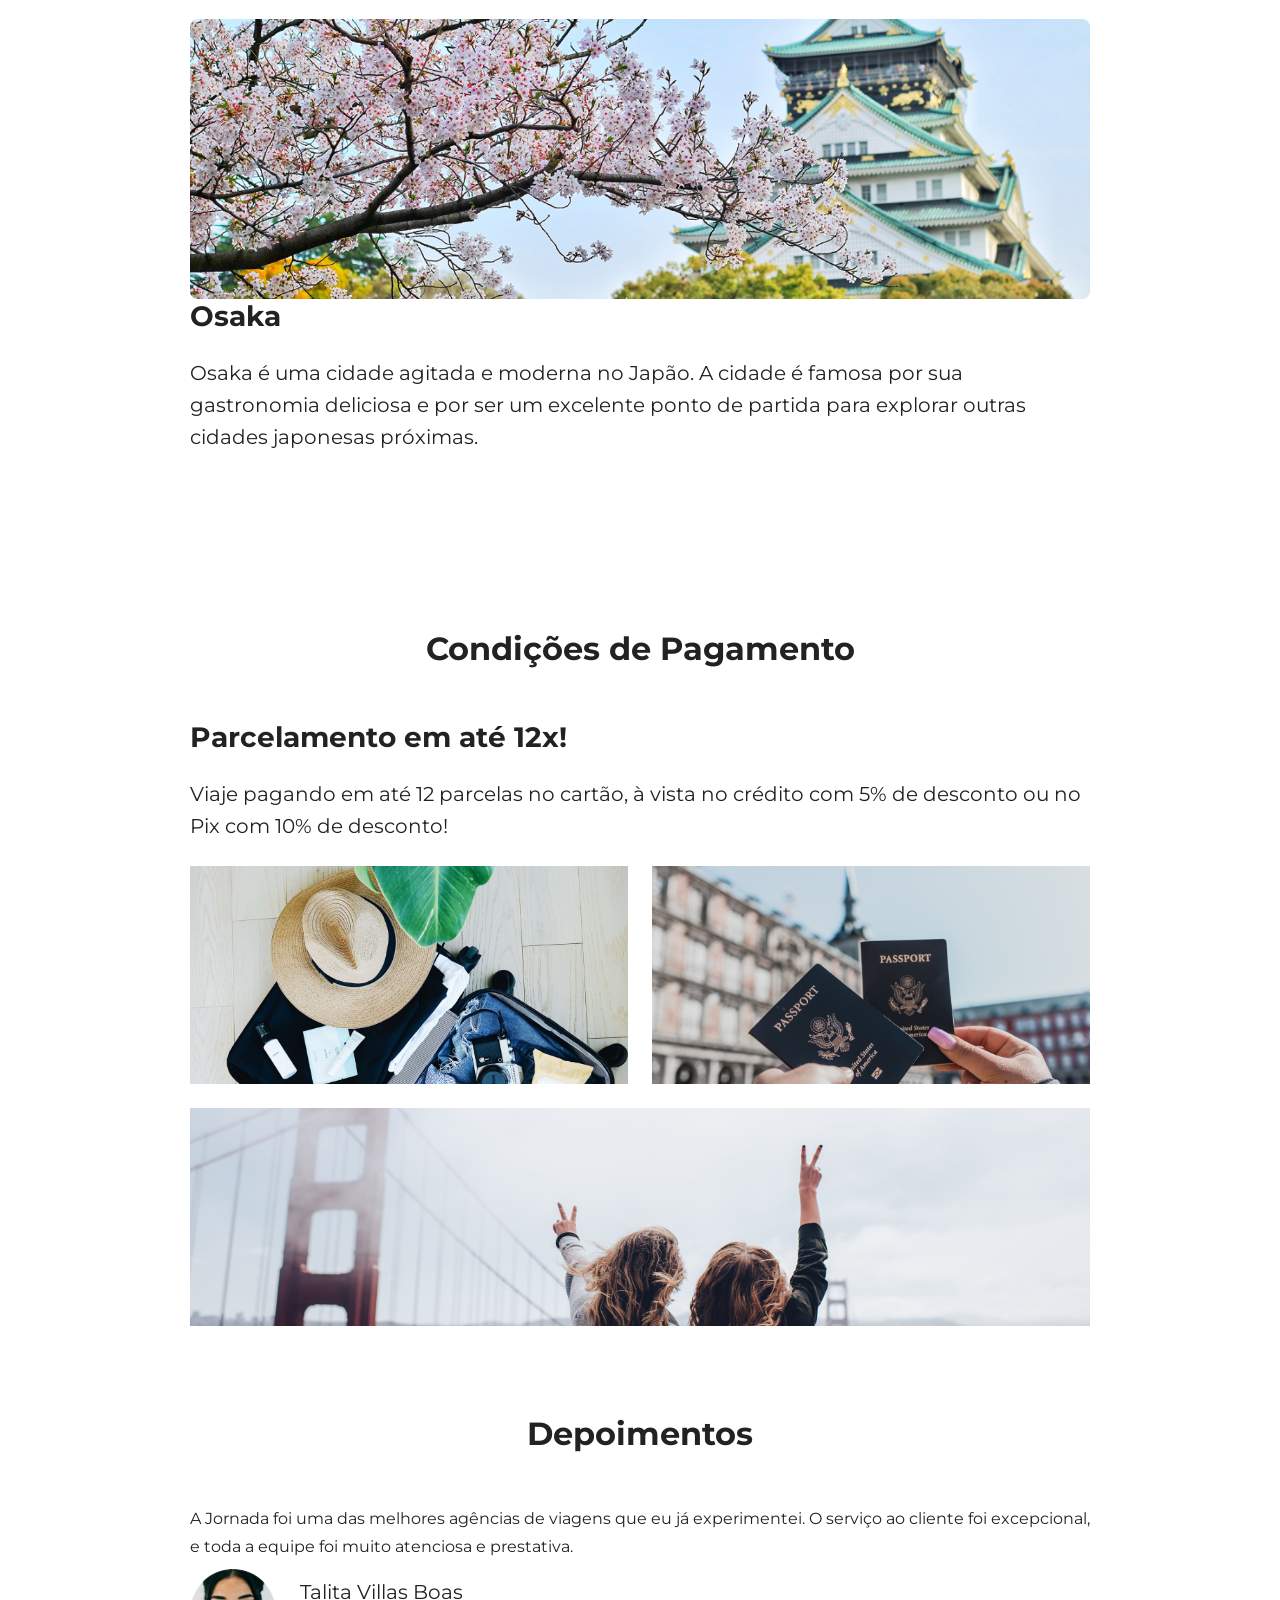
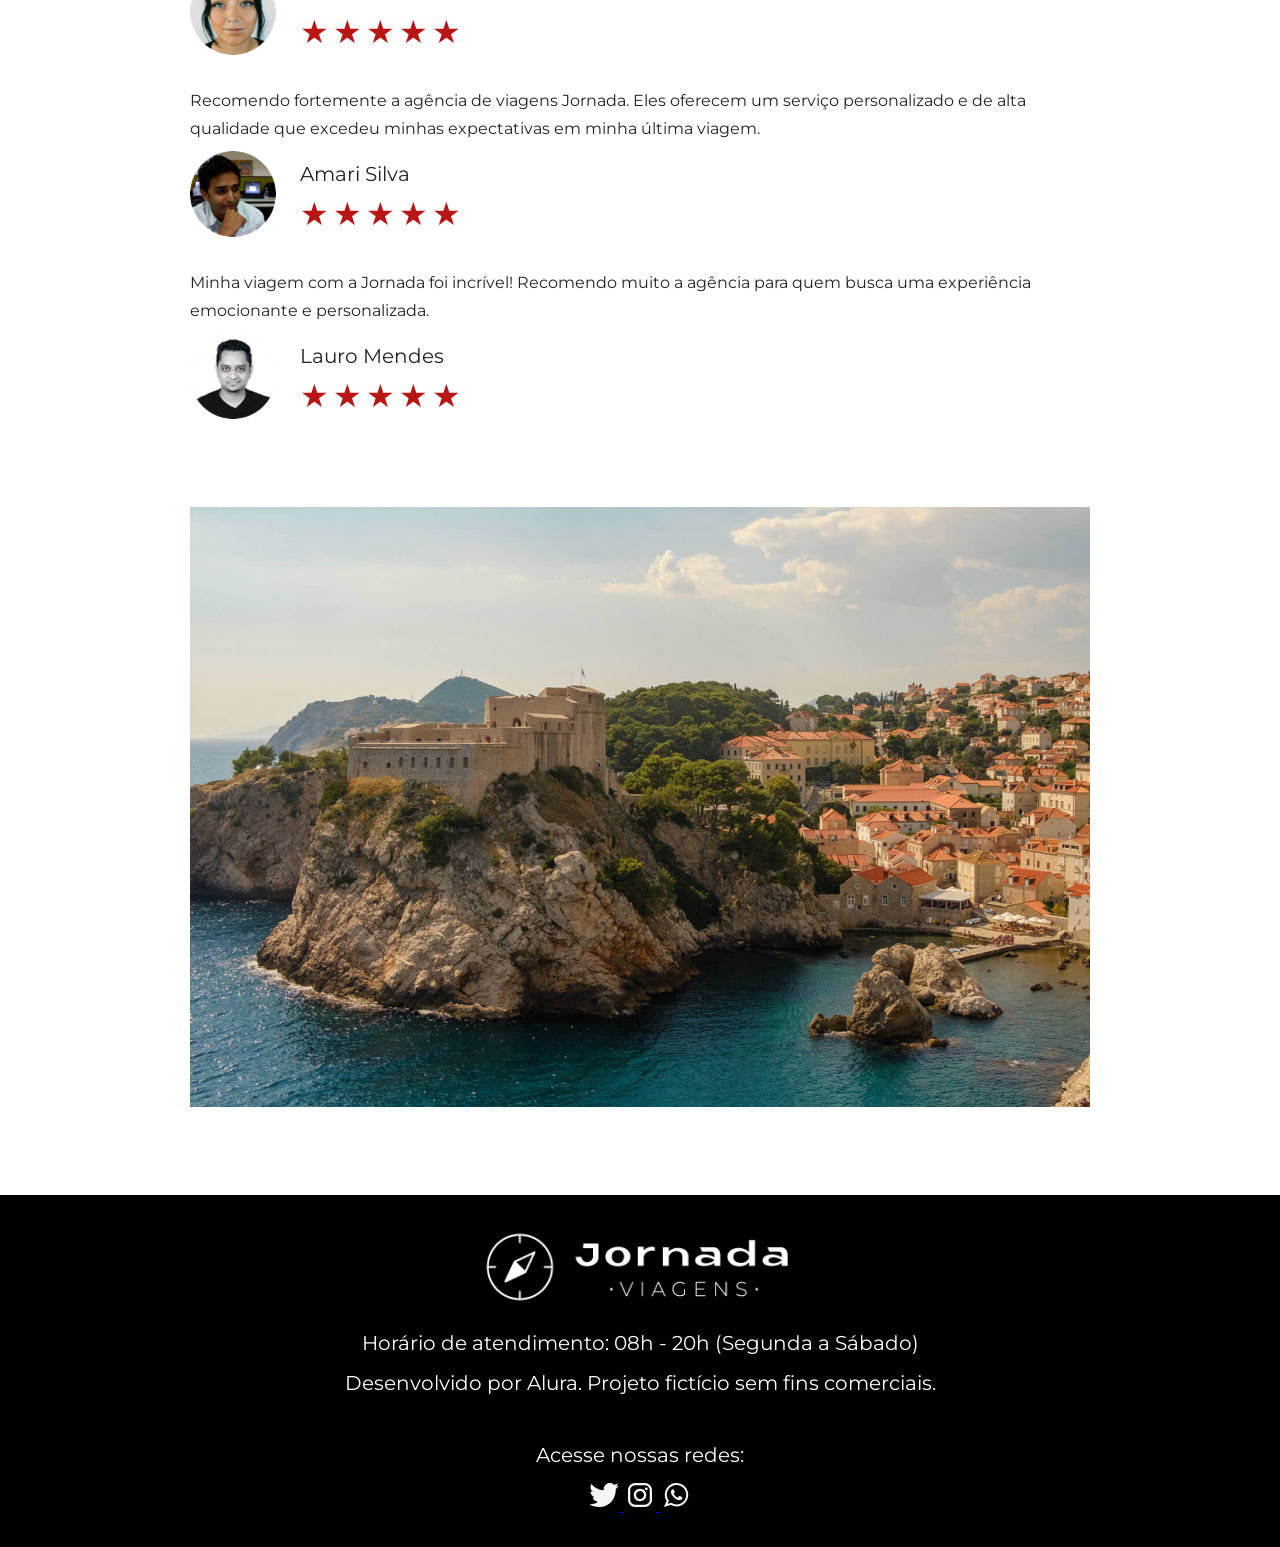
==== commit b3813fc6: "Adiciona footer" ====
--- a/index.html
+++ b/index.html
@@ -182,7 +182,7 @@
         <article class="item tokyo">
           <head>
           </head><div class="img-item"></div>
-          <h4 class="content-title">Tokyo</h4>
+          <h3 class="content-title">Tokyo</h3>
           </head>
           <p class="content-text">Tóquio é uma cidade vibrante e cosmopolita, com seus templos históricos, museus de arte moderna e arranha-céus icônicos. Não perca a chance de mergulhar em sua atmosfera fascinante.</p>
           <footer>
@@ -192,7 +192,7 @@
         <article class="item osaka">
           <head>
           </head><div class="img-item"></div>
-          <h4 class="content-title">Osaka</h4>
+          <h3 class="content-title">Osaka</h3>
           </head>
           <p class="content-text">Osaka é uma cidade agitada e moderna no Japão. A cidade é famosa por sua gastronomia deliciosa e por ser um excelente ponto de partida para explorar outras cidades japonesas próximas.</p>
           <footer>
@@ -236,7 +236,7 @@
           <footer>
             <img src="img/avatar-talita.png" alt="imagem de perfil da cliente Talita Villas Boas." />
             <div class="profile-content">
-              <h4>Talita Villas Boas</h4>
+              <h3>Talita Villas Boas</h3>
               <div class="rating">
                 <span class="star">★</span>
                 <span class="star">★</span>
@@ -255,7 +255,7 @@
           <footer>
             <img src="img/avatar-amari.png" alt="imagem de perfil da cliente Amari Silva." />
             <div class="profile-content">
-              <h4>Amari Silva</h4>
+              <h3>Amari Silva</h3>
               <div class="rating">
                 <span class="star">★</span>
                 <span class="star">★</span>
@@ -274,7 +274,7 @@
           <footer>
             <img src="img/avatar-lauro.png" alt="imagem de perfil da cliente Lauro Mendes." />
             <div class="profile-content">
-              <h4>Lauro Mendes</h4>
+              <h3>Lauro Mendes</h3>
               <div class="rating">
                 <span class="star">★</span>
                 <span class="star">★</span>
@@ -287,5 +287,29 @@
         </article>
       </div>
     </section>
+    <section class="bottom-hero">
+    <div class="hero-img"></div>
+    </section>
+    <footer class="main-footer">
+    <div class="footer-content">
+        <img src="img/logo-footer.png" alt="logo completo Jornada Viagens">
+        <p>Horário de atendimento: 08h - 20h (Segunda a Sábado)</p>
+        <p>Desenvolvido por Alura. Projeto fictício sem fins comerciais.</p>
+    </div>
+    <div class="footer-social">
+        <p>Acesse nossas redes:</p>
+        <a href="#" target="_blank" title="Acesse o Twitter do Jornada Viagens">
+            <img src="img/icone-twitter.svg" 
+                alt="icone do Twitter na cor branca">
+        </a>
+        <a href="#" target="_blank" title="Acesse o Instagram do Jornada Viagens">
+            <img src="img/icone-instagram.svg" 
+                alt="icone do Instagram na cor branca">
+        </a>
+        <a href="#" target="_blank" title="Entre em contato via Whatsapp">
+            <img src="img/icone-whatsapp.svg" alt="icone do Whatsapp na cor branca">
+        </a>
+    </div>
+    </footer>
   </body>
 </html>
--- a/css/style.css
+++ b/css/style.css
@@ -6,3 +6,4 @@
 @import url("destinations.css");
 @import url("payments.css");
 @import url("testimonial.css");
+@import url("footer.css");
